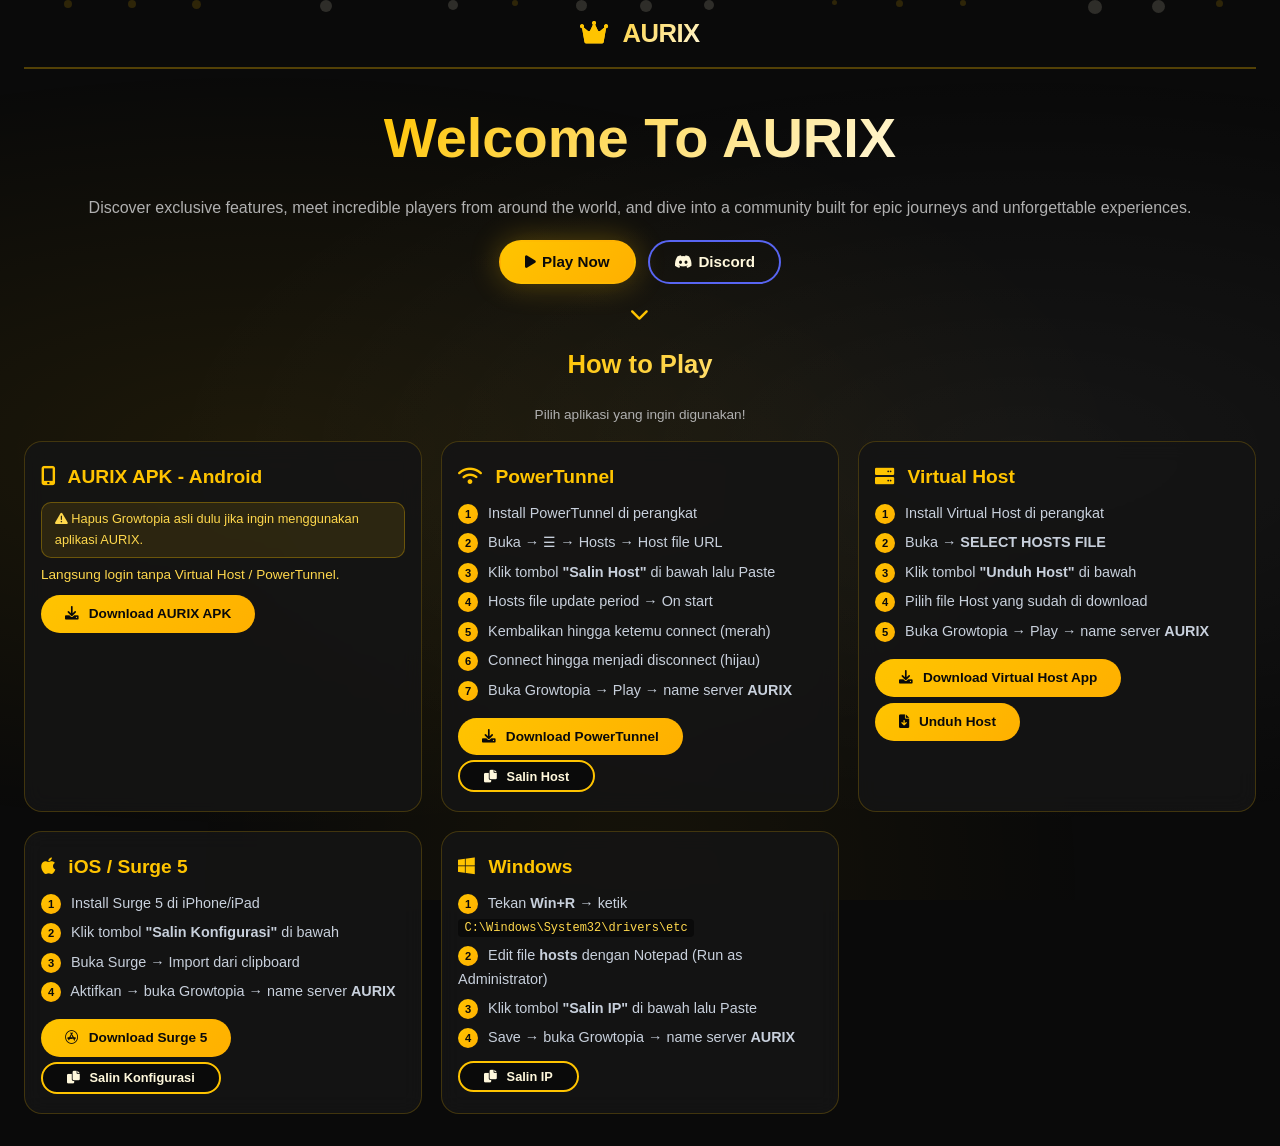
==== index.html @ bf762892 "Update index.html" ====
<!DOCTYPE html>
<html lang="id">
<head>
<meta charset="UTF-8">
<meta name="viewport" content="width=device-width, initial-scale=1.0">
<title>AURIX</title>
<link rel="stylesheet" href="https://cdnjs.cloudflare.com/ajax/libs/font-awesome/6.0.0-beta3/css/all.min.css">
<style>
*{margin:0;padding:0;box-sizing:border-box}
html{scroll-behavior:smooth}
body{font-family:'Segoe UI',Roboto,sans-serif;background:#0a0a0a;color:#f0f0f0;line-height:1.6;overflow-x:hidden}
body::before{content:'';position:fixed;top:0;left:0;right:0;bottom:0;background:radial-gradient(ellipse at 20% 50%,rgba(255,196,0,0.08) 0%,transparent 60%),radial-gradient(ellipse at 80% 50%,rgba(255,255,255,0.05) 0%,transparent 60%),radial-gradient(ellipse at 50% 100%,rgba(255,196,0,0.05) 0%,transparent 50%);z-index:-1;animation:bgPulse 8s ease-in-out infinite alternate}
@keyframes bgPulse{0%{opacity:0.6;transform:scale(1)}100%{opacity:1;transform:scale(1.05)}}
.particles{position:fixed;top:0;left:0;right:0;bottom:0;pointer-events:none;z-index:-1;overflow:hidden}
.particle{position:absolute;border-radius:50%;opacity:0.15;animation:floatParticle linear infinite}
.particle:nth-child(1){width:8px;height:8px;background:#FFC400;left:10%;animation-duration:14s;animation-delay:0s}
.particle:nth-child(2){width:12px;height:12px;background:#FFF8DC;left:25%;animation-duration:18s;animation-delay:2s}
.particle:nth-child(3){width:6px;height:6px;background:#FFC400;left:40%;animation-duration:12s;animation-delay:4s}
.particle:nth-child(4){width:10px;height:10px;background:#FFF8DC;left:55%;animation-duration:20s;animation-delay:1s}
.particle:nth-child(5){width:7px;height:7px;background:#FFC400;left:70%;animation-duration:16s;animation-delay:3s}
.particle:nth-child(6){width:14px;height:14px;background:#FFF8DC;left:85%;animation-duration:22s;animation-delay:5s}
.particle:nth-child(7){width:9px;height:9px;background:#FFC400;left:15%;animation-duration:17s;animation-delay:7s}
.particle:nth-child(8){width:11px;height:11px;background:#FFF8DC;left:45%;animation-duration:19s;animation-delay:2s}
.particle:nth-child(9){width:5px;height:5px;background:#FFC400;left:65%;animation-duration:13s;animation-delay:6s}
.particle:nth-child(10){width:13px;height:13px;background:#FFF8DC;left:90%;animation-duration:21s;animation-delay:4s}
.particle:nth-child(11){width:8px;height:8px;background:#FFC400;left:5%;animation-duration:15s;animation-delay:8s}
.particle:nth-child(12){width:10px;height:10px;background:#FFF8DC;left:35%;animation-duration:18s;animation-delay:3s}
.particle:nth-child(13){width:6px;height:6px;background:#FFC400;left:75%;animation-duration:14s;animation-delay:9s}
.particle:nth-child(14){width:12px;height:12px;background:#FFF8DC;left:50%;animation-duration:20s;animation-delay:1s}
.particle:nth-child(15){width:7px;height:7px;background:#FFC400;left:95%;animation-duration:16s;animation-delay:5s}
@keyframes floatParticle{0%{transform:translateY(100vh) rotate(0deg);opacity:0}10%{opacity:0.2}90%{opacity:0.2}100%{transform:translateY(-10vh) rotate(720deg);opacity:0}}
.container{max-width:100%;margin:0 auto;padding:0 0.8rem;position:relative;z-index:1}
.navbar{display:flex;align-items:center;justify-content:center;padding:0.8rem 0;border-bottom:2px solid rgba(255,196,0,0.3);animation:slideDown 0.8s ease-out}
@keyframes slideDown{0%{transform:translateY(-30px);opacity:0}100%{transform:translateY(0);opacity:1}}
.logo{font-size:1.6rem;font-weight:700;letter-spacing:-0.5px;background:linear-gradient(135deg,#FFC400,#FFF8DC,#FFC400);background-size:200% 200%;-webkit-background-clip:text;background-clip:text;color:transparent;animation:shimmerLogo 3s ease-in-out infinite}
@keyframes shimmerLogo{0%{background-position:0% 50%}50%{background-position:100% 50%}100%{background-position:0% 50%}}
.logo i{margin-right:8px;color:#FFC400;animation:pulseIcon 2s ease-in-out infinite}
@keyframes pulseIcon{0%,100%{transform:scale(1)}50%{transform:scale(1.2);color:#FFD84D}}
.hero{display:flex;flex-direction:column;align-items:center;text-align:center;padding:1.5rem 0 1rem;animation:fadeInUp 1s ease-out}
@keyframes fadeInUp{0%{transform:translateY(40px);opacity:0}100%{transform:translateY(0);opacity:1}}
.hero h1{font-size:2.2rem;font-weight:800;max-width:100%;background:linear-gradient(135deg,#FFC400,#FFF8DC,#FFC400,#FFF8DC);background-size:300% 300%;-webkit-background-clip:text;background-clip:text;color:transparent;animation:shimmerHero 4s ease-in-out infinite;margin-bottom:0.8rem;word-break:keep-all}
@keyframes shimmerHero{0%{background-position:0% 50%}50%{background-position:100% 50%}100%{background-position:0% 50%}}
.hero p{font-size:1rem;color:#b0b0b0;max-width:100%;margin-bottom:1.2rem;padding:0 0.3rem;word-break:keep-all}
.hero-buttons{display:flex;align-items:center;justify-content:center;gap:0.8rem;flex-wrap:wrap;margin-bottom:0.8rem;width:100%}
.btn-hero{padding:0.5rem 1.5rem;border-radius:50px;font-weight:700;font-size:0.95rem;text-decoration:none;display:inline-flex;align-items:center;gap:6px;transition:0.3s;border:2px solid transparent;white-space:nowrap}
.btn-play{background:linear-gradient(135deg,#FFC400,#FFB000);color:#0a0a0a;box-shadow:0 0 30px rgba(255,196,0,0.3);animation:glowBtn 2s ease-in-out infinite alternate}
.btn-play:hover{transform:scale(1.05);box-shadow:0 0 60px rgba(255,196,0,0.5)}
.btn-discord{background:transparent;color:#FFF8DC;border:2px solid #5865F2}
.btn-discord:hover{transform:scale(1.05);background:rgba(88,101,242,0.15)}
@keyframes glowBtn{0%{box-shadow:0 0 15px rgba(255,196,0,0.2)}100%{box-shadow:0 0 40px rgba(255,196,0,0.5)}}
.btn-hero i{font-size:0.9rem}
.scroll-indicator{margin:0.3rem 0;color:#888;font-size:0.7rem;letter-spacing:2px;animation:bounceScroll 2s ease-in-out infinite}
@keyframes bounceScroll{0%,100%{transform:translateY(0)}50%{transform:translateY(6px)}}
.scroll-indicator i{display:block;font-size:1.2rem;margin-top:2px;color:#FFC400}
.section-title{font-size:1.6rem;font-weight:700;margin-bottom:1.2rem;text-align:center}
.section-title span{background:linear-gradient(135deg,#FFC400,#FFF8DC);-webkit-background-clip:text;background-clip:text;color:transparent;animation:shimmerTitle 3s ease-in-out infinite;background-size:200% 200%}
@keyframes shimmerTitle{0%{background-position:0% 50%}50%{background-position:100% 50%}100%{background-position:0% 50%}}
.howto-grid{display:grid;grid-template-columns:1fr;gap:1.2rem;margin:1rem 0 2rem}
.howto-card{background:rgba(20,20,20,0.9);padding:1.2rem 1rem;border-radius:18px;border:1px solid rgba(255,196,0,0.2);transition:0.4s;backdrop-filter:blur(10px);animation:cardFadeIn 0.8s ease-out forwards;opacity:0;width:100%}
.howto-card:nth-child(1){animation-delay:0.1s}
.howto-card:nth-child(2){animation-delay:0.2s}
.howto-card:nth-child(3){animation-delay:0.3s}
.howto-card:nth-child(4){animation-delay:0.4s}
.howto-card:nth-child(5){animation-delay:0.5s}
@keyframes cardFadeIn{0%{transform:translateY(30px);opacity:0}100%{transform:translateY(0);opacity:1}}
.howto-card:hover{border-color:#FFC400;transform:translateY(-5px);box-shadow:0 10px 30px rgba(255,196,0,0.15)}
.howto-card h3{font-size:1.2rem;margin-bottom:0.6rem;color:#FFC400;word-break:keep-all}
.howto-card h3 i{margin-right:8px;animation:pulseIcon 2s ease-in-out infinite}
.howto-card ul,.howto-card p,.howto-card ol{color:#c8d0dc;font-size:0.9rem;list-style:none;padding-left:0;word-break:keep-all}
.howto-card li{margin-bottom:0.4rem;word-break:keep-all}
.howto-card .step-number{display:inline-block;background:linear-gradient(135deg,#FFC400,#FFB000);color:#0a0a0a;border-radius:50%;width:20px;height:20px;text-align:center;font-weight:700;font-size:0.7rem;line-height:20px;margin-right:6px;flex-shrink:0}
.download-btn{display:block;width:100%;background:linear-gradient(135deg,#FFC400,#FFB000);color:#0a0a0a;padding:0.6rem 0.8rem;border-radius:40px;font-weight:700;text-decoration:none;margin-top:0.6rem;transition:0.3s;animation:glowBtn 2s ease-in-out infinite alternate;font-size:0.85rem;text-align:center;border:none;cursor:pointer;word-break:keep-all}
.download-btn:hover{transform:scale(1.02);box-shadow:0 0 40px rgba(255,196,0,0.4)}
.download-btn i{margin-right:6px}
.link-box{background:#0a0a0a;padding:0.6rem 0.8rem;border-radius:10px;border-left:4px solid #FFC400;margin:0.5rem 0;width:100%;word-break:break-all;overflow-wrap:break-word;font-size:0.8rem;text-align:center}
.link-box a{color:#FFD84D;text-decoration:none;word-break:break-all;font-family:monospace}
.link-box a:hover{text-decoration:underline}
code{background:#0a0a0a;padding:0.15rem 0.4rem;border-radius:4px;font-size:0.75rem;color:#FFD84D;word-break:break-word}
.sub-text{text-align:center;color:#b0b0b0;margin-bottom:0.3rem;font-size:0.85rem;word-break:keep-all}
.host-ip{background:#0a0a0a;padding:0.5rem 0.8rem;border-radius:8px;border:1px solid rgba(255,196,0,0.3);margin:0.5rem 0;font-family:monospace;font-size:0.8rem;color:#FFD84D;text-align:center;word-break:break-all}
.mode-badge{display:inline-block;background:#FFC400;color:#0a0a0a;font-size:0.65rem;padding:0.15rem 0.6rem;border-radius:30px;font-weight:700;letter-spacing:0.5px;margin-bottom:0.3rem}
.server-name{display:inline-block;background:linear-gradient(135deg,#FFC400,#FFB000);color:#0a0a0a;font-size:0.9rem;padding:0.2rem 1rem;border-radius:30px;font-weight:700;margin:0.3rem 0}
.notif{background:rgba(255,196,0,0.1);border:1px solid rgba(255,196,0,0.3);padding:0.4rem 0.8rem;border-radius:10px;font-size:0.8rem;color:#FFD84D;margin:0.3rem 0}
.unduh-btn{background:linear-gradient(135deg,#FFC400,#FFB000);color:#0a0a0a;padding:0.6rem 1.5rem;border-radius:40px;font-weight:700;text-decoration:none;display:inline-block;transition:0.3s;animation:glowBtn 2s ease-in-out infinite alternate;font-size:0.85rem;border:none;cursor:pointer;width:100%;text-align:center}
.unduh-btn:hover{transform:scale(1.02);box-shadow:0 0 40px rgba(255,196,0,0.4)}
.unduh-btn i{margin-right:6px}
.salin-btn{background:#0a0a0a;border:2px solid #FFC400;color:#FFF8DC;padding:0.5rem 1rem;border-radius:30px;font-weight:700;font-size:0.8rem;cursor:pointer;transition:0.3s;margin-top:0.3rem;width:100%}
.salin-btn:hover{background:#FFC400;color:#0a0a0a;transform:scale(1.02)}
.salin-btn i{margin-right:6px}
@media(min-width:768px){.container{max-width:1280px;padding:0 1.5rem}.howto-grid{grid-template-columns:repeat(2,1fr)}.hero h1{font-size:3.5rem}.download-btn{width:auto;display:inline-block;padding:0.5rem 1.5rem}.unduh-btn{width:auto;padding:0.5rem 1.5rem}.salin-btn{width:auto;padding:0.4rem 1.5rem}}
@media(min-width:1024px){.howto-grid{grid-template-columns:repeat(3,1fr)}}
</style>
</head>
<body>
<div class="particles">
<div class="particle"></div><div class="particle"></div><div class="particle"></div><div class="particle"></div><div class="particle"></div>
<div class="particle"></div><div class="particle"></div><div class="particle"></div><div class="particle"></div><div class="particle"></div>
<div class="particle"></div><div class="particle"></div><div class="particle"></div><div class="particle"></div><div class="particle"></div>
</div>
<div class="container">
<nav class="navbar"><div class="logo"><i class="fas fa-crown"></i> AURIX</div></nav>

<section class="hero">
<h1>Welcome To AURIX</h1>
<p>Discover exclusive features, meet incredible players from around the world, and dive into a community built for epic journeys and unforgettable experiences.</p>
<div class="hero-buttons">
<a href="#how-to-play" class="btn-hero btn-play"><i class="fas fa-play"></i> Play Now</a>
<a href="https://discord.gg/2mnM5aqxy" target="_blank" class="btn-hero btn-discord"><i class="fab fa-discord"></i> Discord</a>
</div>
<div class="scroll-indicator"><i class="fas fa-chevron-down"></i></div>
</section>

<h2 id="how-to-play" class="section-title"><span>How to Play</span></h2>
<p class="sub-text">Pilih aplikasi yang ingin digunakan!</p>

<div class="howto-grid">

<!-- Android APK -->
<div class="howto-card">
<h3><i class="fas fa-mobile-alt"></i> AURIX APK - Android</h3>
<div class="notif"><i class="fas fa-exclamation-triangle"></i> Hapus Growtopia asli dulu jika ingin menggunakan aplikasi AURIX.</div>
<p style="margin-top:0.4rem;color:#FFD84D;font-size:0.85rem;">Langsung login tanpa Virtual Host / PowerTunnel.</p>
<a href="https://www.mediafire.com/file/rsnxi7y94mligm3/AURIX.apk/file" target="_blank" class="download-btn"><i class="fas fa-download"></i> Download AURIX APK</a>
</div>

<!-- PowerTunnel -->
<div class="howto-card">
<h3><i class="fas fa-wifi"></i> PowerTunnel</h3>
<ol style="list-style:none;padding-left:0">
<li><span class="step-number">1</span> Install PowerTunnel di perangkat</li>
<li><span class="step-number">2</span> Buka → ☰ → Hosts → Host file URL</li>
<li><span class="step-number">3</span> Klik tombol <strong>"Salin Host"</strong> di bawah lalu Paste</li>
<li><span class="step-number">4</span> Hosts file update period → On start</li>
<li><span class="step-number">5</span> Kembalikan hingga ketemu connect (merah)</li>
<li><span class="step-number">6</span> Connect hingga menjadi disconnect (hijau)</li>
<li><span class="step-number">7</span> Buka Growtopia → Play → name server <strong>AURIX</strong></li>
</ol>
<a href="https://powertunnel.id.uptodown.com/android" target="_blank" class="download-btn"><i class="fas fa-download"></i> Download PowerTunnel</a>
<button class="salin-btn" onclick="copyPowerTunnel()"><i class="fas fa-copy"></i> Salin Host</button>
</div>

<!-- Virtual Host -->
<div class="howto-card">
<h3><i class="fas fa-server"></i> Virtual Host</h3>
<ol style="list-style:none;padding-left:0">
<li><span class="step-number">1</span> Install Virtual Host di perangkat</li>
<li><span class="step-number">2</span> Buka → <strong>SELECT HOSTS FILE</strong></li>
<li><span class="step-number">3</span> Klik tombol <strong>"Unduh Host"</strong> di bawah</li>
<li><span class="step-number">4</span> Pilih file Host yang sudah di download</li>
<li><span class="step-number">5</span> Buka Growtopia → Play → name server <strong>AURIX</strong></li>
</ol>
<a href="https://www.apkmirror.com/apk/xfalcon/virtual-hosts/virtual-hosts-2-1-0-release/virtual-hosts-2-1-0-android-apk-download/" target="_blank" class="download-btn"><i class="fas fa-download"></i> Download Virtual Host App</a>
<a href="#" onclick="downloadHost()" class="unduh-btn" style="margin-top:0.4rem;"><i class="fas fa-file-download"></i> Unduh Host</a>
</div>

<!-- iOS / Surge 5 (DIPINDAHKAN KE ATAS) -->
<div class="howto-card">
<h3><i class="fab fa-apple"></i> iOS / Surge 5</h3>
<ol style="list-style:none;padding-left:0">
<li><span class="step-number">1</span> Install Surge 5 di iPhone/iPad</li>
<li><span class="step-number">2</span> Klik tombol <strong>"Salin Konfigurasi"</strong> di bawah</li>
<li><span class="step-number">3</span> Buka Surge → Import dari clipboard</li>
<li><span class="step-number">4</span> Aktifkan → buka Growtopia → name server <strong>AURIX</strong></li>
</ol>
<a href="https://apps.apple.com/us/app/surge-5/id1442620678" target="_blank" class="download-btn"><i class="fab fa-app-store"></i> Download Surge 5</a>
<button class="salin-btn" onclick="copyIOS()"><i class="fas fa-copy"></i> Salin Konfigurasi</button>
</div>

<!-- Windows (DIPINDAHKAN KE BAWAH, IP DAN AURIX DIHAPUS) -->
<div class="howto-card">
<h3><i class="fab fa-windows"></i> Windows</h3>
<ol style="list-style:none;padding-left:0">
<li><span class="step-number">1</span> Tekan <strong>Win+R</strong> → ketik <code>C:\Windows\System32\drivers\etc</code></li>
<li><span class="step-number">2</span> Edit file <strong>hosts</strong> dengan Notepad (Run as Administrator)</li>
<li><span class="step-number">3</span> Klik tombol <strong>"Salin IP"</strong> di bawah lalu Paste</li>
<li><span class="step-number">4</span> Save → buka Growtopia → name server <strong>AURIX</strong></li>
</ol>
<button class="salin-btn" onclick="copyWindowsIP()" style="margin-top:0.3rem;"><i class="fas fa-copy"></i> Salin IP</button>
<!-- IP Address dan Server AURIX di bagian bawah sengaja dihapus sesuai permintaan -->
</div>

</div>
</div>

<script>
function downloadHost() {
    // Buat file host dari konten
    var content = "149.202.58.185 www.growtopia1.com\n149.202.58.185 www.growtopia2.com";
    var blob = new Blob([content], {type: 'text/plain'});
    var url = URL.createObjectURL(blob);
    var a = document.createElement('a');
    a.href = url;
    a.download = 'AURIX-vhost.txt';
    document.body.appendChild(a);
    a.click();
    document.body.removeChild(a);
    URL.revokeObjectURL(url);
}

function copyPowerTunnel() {
    var text = "https://gtpshosting.web.id/raw/AURIX";
    navigator.clipboard.writeText(text).then(() => {
        alert("Host PowerTunnel berhasil disalin! Gunakan name server: AURIX");
    });
}

function copyIOS() {
    var text = "[General]\nskip-proxy = 127.0.0.1, 192.168.0.0/16, 10.0.0.0/8, 172.16.0.0/12, 100.64.0.0/10, localhost, *.local\nbypass-tun = 192.168.0.0/16, 10.0.0.0/8, 172.16.0.0/12\n\n[Host]\nwww.growtopia1.com = 149.202.58.185\nwww.growtopia2.com = 149.202.58.185";
    navigator.clipboard.writeText(text).then(() => {
        alert("Konfigurasi Surge 5 berhasil disalin! Gunakan name server: AURIX");
    });
}

function copyWindowsIP() {
    var text = "149.202.58.185 www.growtopia1.com\n149.202.58.185 www.growtopia2.com";
    navigator.clipboard.writeText(text).then(() => {
        alert("IP Windows berhasil disalin! Paste di file hosts, lalu gunakan name server: AURIX");
    });
}
</script>

</body>
    </html>
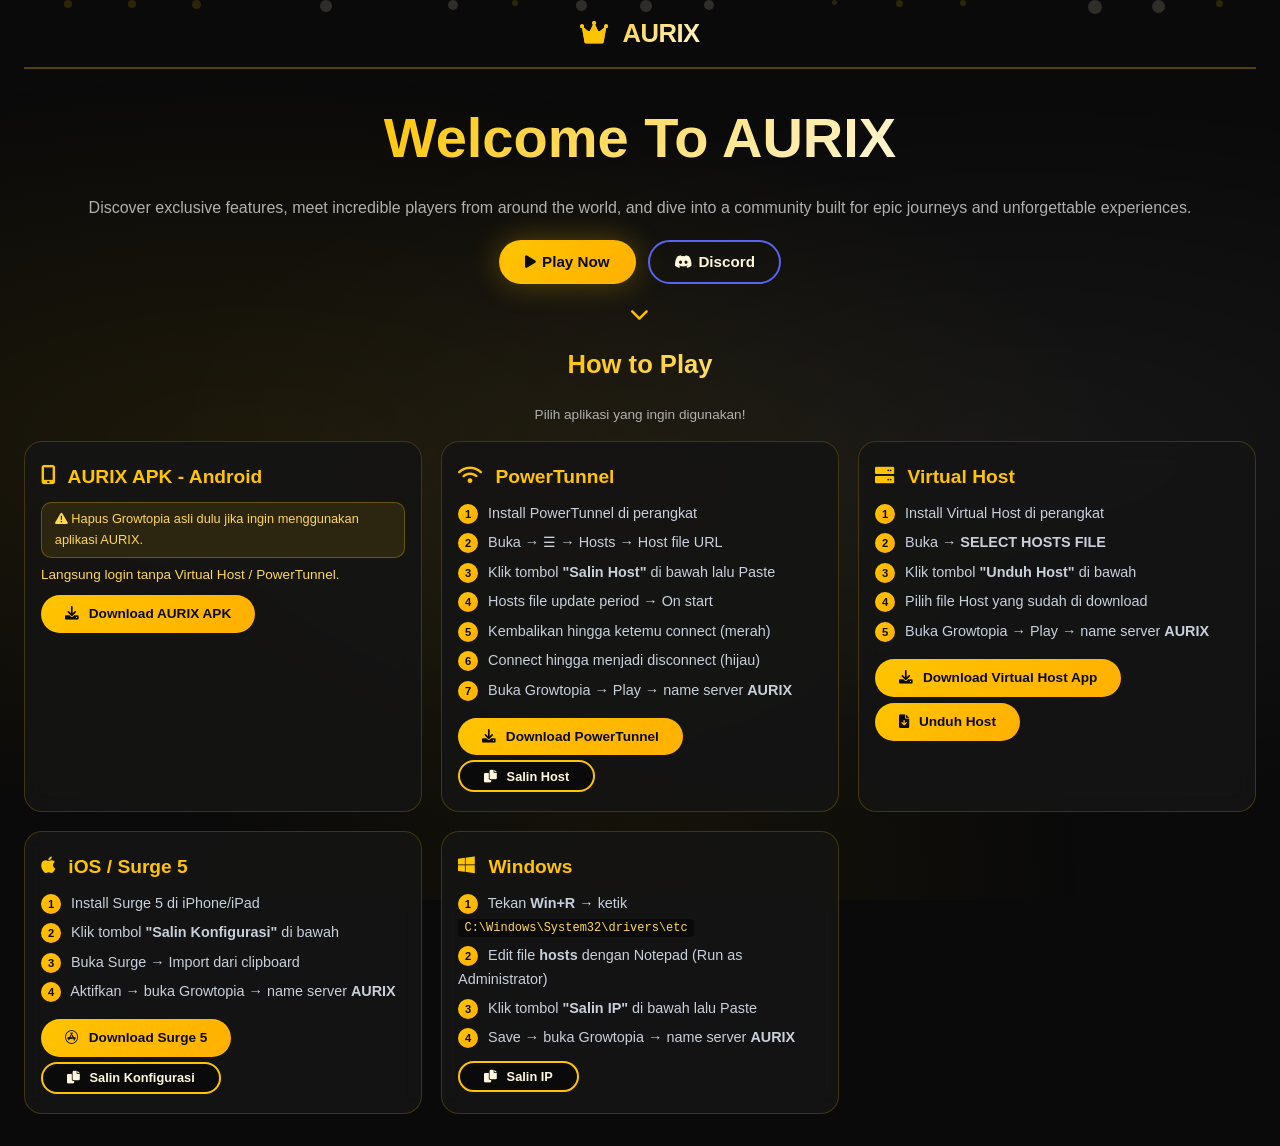
==== commit a1a88aca: "Update index.html" ====
--- a/index.html
+++ b/index.html
@@ -105,7 +105,7 @@
 <p>Discover exclusive features, meet incredible players from around the world, and dive into a community built for epic journeys and unforgettable experiences.</p>
 <div class="hero-buttons">
 <a href="#how-to-play" class="btn-hero btn-play"><i class="fas fa-play"></i> Play Now</a>
-<a href="https://discord.gg/2mnM5aqxy" target="_blank" class="btn-hero btn-discord"><i class="fab fa-discord"></i> Discord</a>
+<a href="https://discord.gg/vXNngsmcn="_blank" class="btn-hero btn-discord"><i class="fab fa-discord"></i> Discord</a>
 </div>
 <div class="scroll-indicator"><i class="fas fa-chevron-down"></i></div>
 </section>
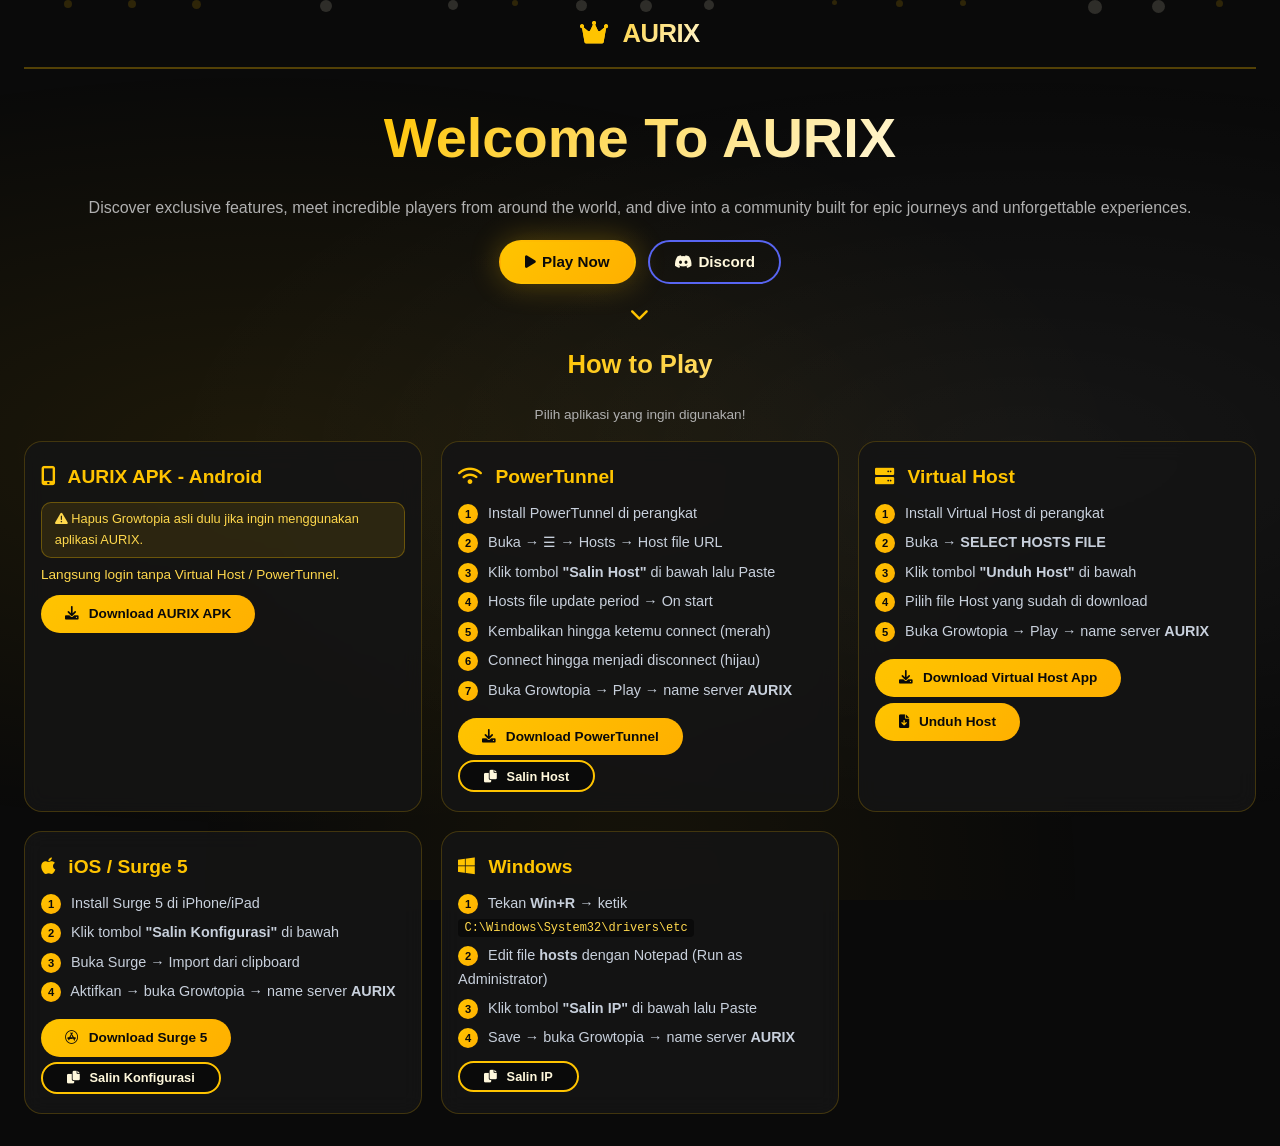
==== commit 6f4a6b75: "Update index.html" ====
--- a/index.html
+++ b/index.html
@@ -105,7 +105,7 @@
 <p>Discover exclusive features, meet incredible players from around the world, and dive into a community built for epic journeys and unforgettable experiences.</p>
 <div class="hero-buttons">
 <a href="#how-to-play" class="btn-hero btn-play"><i class="fas fa-play"></i> Play Now</a>
-<a href="https://discord.gg/vXNngsmcn="_blank" class="btn-hero btn-discord"><i class="fab fa-discord"></i> Discord</a>
+<a href="https://discord.gg/Y9dbApGRv"_blank" class="btn-hero btn-discord"><i class="fab fa-discord"></i> Discord</a>
 </div>
 <div class="scroll-indicator"><i class="fas fa-chevron-down"></i></div>
 </section>
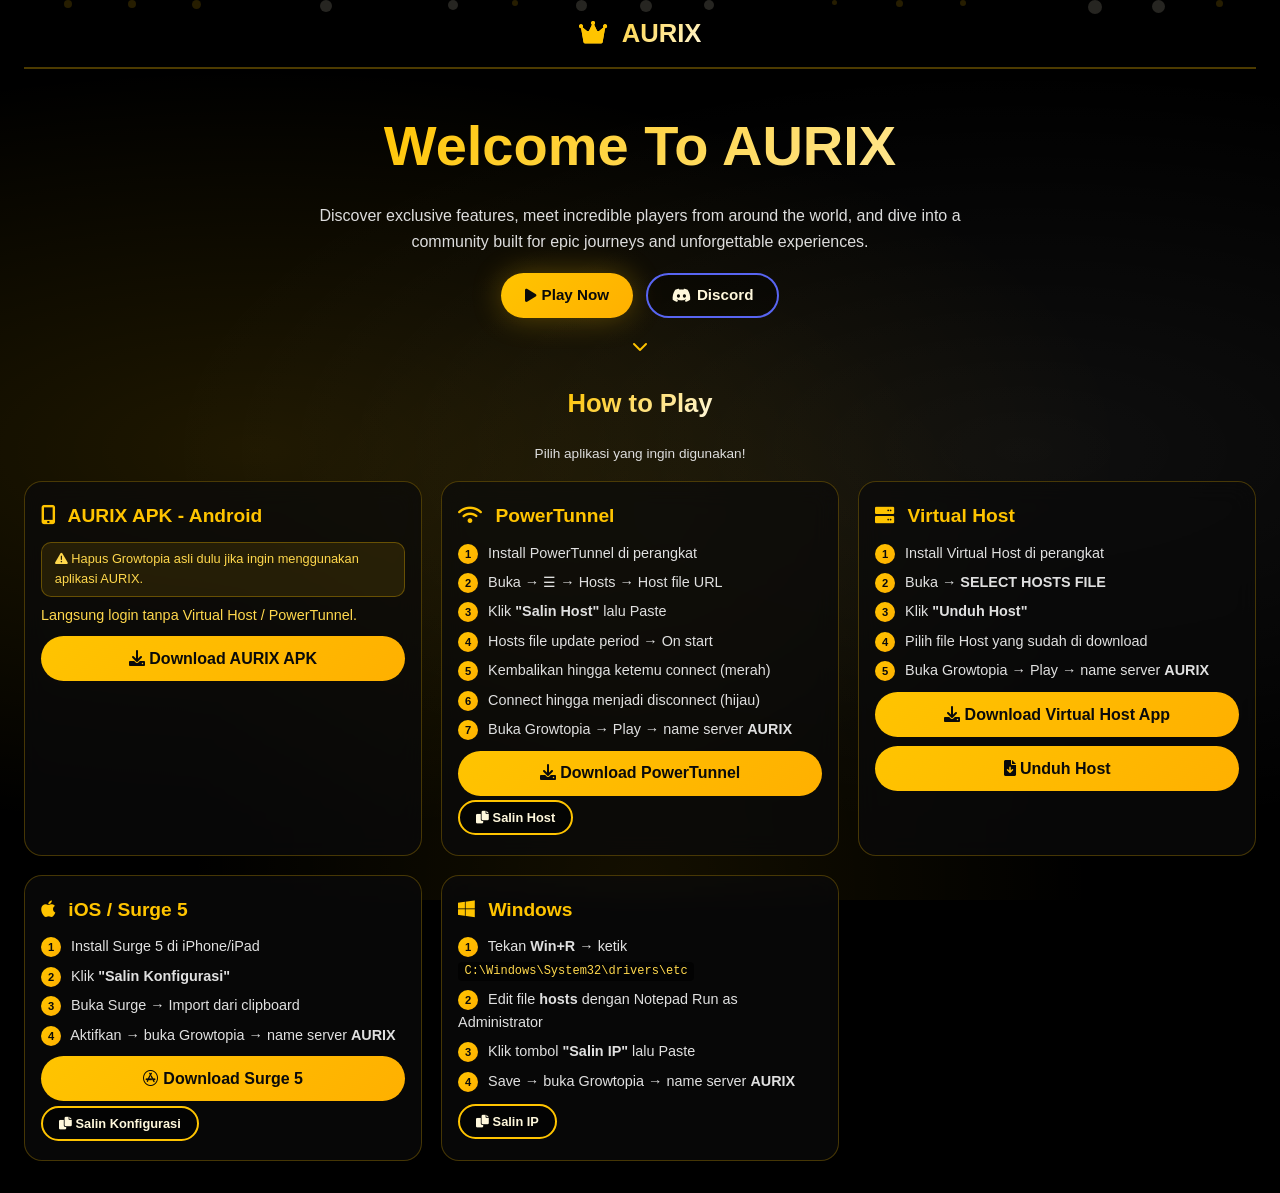
==== commit 0106b769: "Update index.html" ====
--- a/index.html
+++ b/index.html
@@ -4,16 +4,76 @@
 <meta charset="UTF-8">
 <meta name="viewport" content="width=device-width, initial-scale=1.0">
 <title>AURIX</title>
+
 <link rel="stylesheet" href="https://cdnjs.cloudflare.com/ajax/libs/font-awesome/6.0.0-beta3/css/all.min.css">
+
 <style>
 *{margin:0;padding:0;box-sizing:border-box}
-html{scroll-behavior:smooth}
-body{font-family:'Segoe UI',Roboto,sans-serif;background:#0a0a0a;color:#f0f0f0;line-height:1.6;overflow-x:hidden}
-body::before{content:'';position:fixed;top:0;left:0;right:0;bottom:0;background:radial-gradient(ellipse at 20% 50%,rgba(255,196,0,0.08) 0%,transparent 60%),radial-gradient(ellipse at 80% 50%,rgba(255,255,255,0.05) 0%,transparent 60%),radial-gradient(ellipse at 50% 100%,rgba(255,196,0,0.05) 0%,transparent 50%);z-index:-1;animation:bgPulse 8s ease-in-out infinite alternate}
-@keyframes bgPulse{0%{opacity:0.6;transform:scale(1)}100%{opacity:1;transform:scale(1.05)}}
-.particles{position:fixed;top:0;left:0;right:0;bottom:0;pointer-events:none;z-index:-1;overflow:hidden}
-.particle{position:absolute;border-radius:50%;opacity:0.15;animation:floatParticle linear infinite}
-.particle:nth-child(1){width:8px;height:8px;background:#FFC400;left:10%;animation-duration:14s;animation-delay:0s}
+
+html{
+    scroll-behavior:smooth;
+}
+
+body{
+    font-family:'Segoe UI',Roboto,sans-serif;
+    background:#000 url("aurix.jpg") center center / cover fixed no-repeat;
+    color:#f0f0f0;
+    line-height:1.6;
+    overflow-x:hidden;
+    position:relative;
+}
+
+/* Lapisan gelap transparan agar tulisan tetap jelas */
+body::after{
+    content:"";
+    position:fixed;
+    inset:0;
+    background:rgba(0,0,0,0.55);
+    z-index:-2;
+}
+
+/* Efek cahaya AURIX */
+body::before{
+    content:'';
+    position:fixed;
+    inset:0;
+    background:
+        radial-gradient(
+            ellipse at 20% 50%,
+            rgba(255,196,0,0.12) 0%,
+            transparent 60%
+        ),
+        radial-gradient(
+            ellipse at 80% 50%,
+            rgba(255,255,255,0.06) 0%,
+            transparent 60%
+        ),
+        radial-gradient(
+            ellipse at 50% 100%,
+            rgba(255,196,0,0.08) 0%,
+            transparent 50%
+        );
+    z-index:-1;
+    pointer-events:none;
+}
+
+/* Partikel */
+.particles{
+    position:fixed;
+    inset:0;
+    pointer-events:none;
+    z-index:0;
+    overflow:hidden;
+}
+
+.particle{
+    position:absolute;
+    border-radius:50%;
+    opacity:.15;
+    animation:floatParticle linear infinite;
+}
+
+.particle:nth-child(1){width:8px;height:8px;background:#FFC400;left:10%;animation-duration:14s}
 .particle:nth-child(2){width:12px;height:12px;background:#FFF8DC;left:25%;animation-duration:18s;animation-delay:2s}
 .particle:nth-child(3){width:6px;height:6px;background:#FFC400;left:40%;animation-duration:12s;animation-delay:4s}
 .particle:nth-child(4){width:10px;height:10px;background:#FFF8DC;left:55%;animation-duration:20s;animation-delay:1s}
@@ -28,195 +88,632 @@
 .particle:nth-child(13){width:6px;height:6px;background:#FFC400;left:75%;animation-duration:14s;animation-delay:9s}
 .particle:nth-child(14){width:12px;height:12px;background:#FFF8DC;left:50%;animation-duration:20s;animation-delay:1s}
 .particle:nth-child(15){width:7px;height:7px;background:#FFC400;left:95%;animation-duration:16s;animation-delay:5s}
-@keyframes floatParticle{0%{transform:translateY(100vh) rotate(0deg);opacity:0}10%{opacity:0.2}90%{opacity:0.2}100%{transform:translateY(-10vh) rotate(720deg);opacity:0}}
-.container{max-width:100%;margin:0 auto;padding:0 0.8rem;position:relative;z-index:1}
-.navbar{display:flex;align-items:center;justify-content:center;padding:0.8rem 0;border-bottom:2px solid rgba(255,196,0,0.3);animation:slideDown 0.8s ease-out}
-@keyframes slideDown{0%{transform:translateY(-30px);opacity:0}100%{transform:translateY(0);opacity:1}}
-.logo{font-size:1.6rem;font-weight:700;letter-spacing:-0.5px;background:linear-gradient(135deg,#FFC400,#FFF8DC,#FFC400);background-size:200% 200%;-webkit-background-clip:text;background-clip:text;color:transparent;animation:shimmerLogo 3s ease-in-out infinite}
-@keyframes shimmerLogo{0%{background-position:0% 50%}50%{background-position:100% 50%}100%{background-position:0% 50%}}
-.logo i{margin-right:8px;color:#FFC400;animation:pulseIcon 2s ease-in-out infinite}
-@keyframes pulseIcon{0%,100%{transform:scale(1)}50%{transform:scale(1.2);color:#FFD84D}}
-.hero{display:flex;flex-direction:column;align-items:center;text-align:center;padding:1.5rem 0 1rem;animation:fadeInUp 1s ease-out}
-@keyframes fadeInUp{0%{transform:translateY(40px);opacity:0}100%{transform:translateY(0);opacity:1}}
-.hero h1{font-size:2.2rem;font-weight:800;max-width:100%;background:linear-gradient(135deg,#FFC400,#FFF8DC,#FFC400,#FFF8DC);background-size:300% 300%;-webkit-background-clip:text;background-clip:text;color:transparent;animation:shimmerHero 4s ease-in-out infinite;margin-bottom:0.8rem;word-break:keep-all}
-@keyframes shimmerHero{0%{background-position:0% 50%}50%{background-position:100% 50%}100%{background-position:0% 50%}}
-.hero p{font-size:1rem;color:#b0b0b0;max-width:100%;margin-bottom:1.2rem;padding:0 0.3rem;word-break:keep-all}
-.hero-buttons{display:flex;align-items:center;justify-content:center;gap:0.8rem;flex-wrap:wrap;margin-bottom:0.8rem;width:100%}
-.btn-hero{padding:0.5rem 1.5rem;border-radius:50px;font-weight:700;font-size:0.95rem;text-decoration:none;display:inline-flex;align-items:center;gap:6px;transition:0.3s;border:2px solid transparent;white-space:nowrap}
-.btn-play{background:linear-gradient(135deg,#FFC400,#FFB000);color:#0a0a0a;box-shadow:0 0 30px rgba(255,196,0,0.3);animation:glowBtn 2s ease-in-out infinite alternate}
-.btn-play:hover{transform:scale(1.05);box-shadow:0 0 60px rgba(255,196,0,0.5)}
-.btn-discord{background:transparent;color:#FFF8DC;border:2px solid #5865F2}
-.btn-discord:hover{transform:scale(1.05);background:rgba(88,101,242,0.15)}
-@keyframes glowBtn{0%{box-shadow:0 0 15px rgba(255,196,0,0.2)}100%{box-shadow:0 0 40px rgba(255,196,0,0.5)}}
-.btn-hero i{font-size:0.9rem}
-.scroll-indicator{margin:0.3rem 0;color:#888;font-size:0.7rem;letter-spacing:2px;animation:bounceScroll 2s ease-in-out infinite}
-@keyframes bounceScroll{0%,100%{transform:translateY(0)}50%{transform:translateY(6px)}}
-.scroll-indicator i{display:block;font-size:1.2rem;margin-top:2px;color:#FFC400}
-.section-title{font-size:1.6rem;font-weight:700;margin-bottom:1.2rem;text-align:center}
-.section-title span{background:linear-gradient(135deg,#FFC400,#FFF8DC);-webkit-background-clip:text;background-clip:text;color:transparent;animation:shimmerTitle 3s ease-in-out infinite;background-size:200% 200%}
-@keyframes shimmerTitle{0%{background-position:0% 50%}50%{background-position:100% 50%}100%{background-position:0% 50%}}
-.howto-grid{display:grid;grid-template-columns:1fr;gap:1.2rem;margin:1rem 0 2rem}
-.howto-card{background:rgba(20,20,20,0.9);padding:1.2rem 1rem;border-radius:18px;border:1px solid rgba(255,196,0,0.2);transition:0.4s;backdrop-filter:blur(10px);animation:cardFadeIn 0.8s ease-out forwards;opacity:0;width:100%}
-.howto-card:nth-child(1){animation-delay:0.1s}
-.howto-card:nth-child(2){animation-delay:0.2s}
-.howto-card:nth-child(3){animation-delay:0.3s}
-.howto-card:nth-child(4){animation-delay:0.4s}
-.howto-card:nth-child(5){animation-delay:0.5s}
-@keyframes cardFadeIn{0%{transform:translateY(30px);opacity:0}100%{transform:translateY(0);opacity:1}}
-.howto-card:hover{border-color:#FFC400;transform:translateY(-5px);box-shadow:0 10px 30px rgba(255,196,0,0.15)}
-.howto-card h3{font-size:1.2rem;margin-bottom:0.6rem;color:#FFC400;word-break:keep-all}
-.howto-card h3 i{margin-right:8px;animation:pulseIcon 2s ease-in-out infinite}
-.howto-card ul,.howto-card p,.howto-card ol{color:#c8d0dc;font-size:0.9rem;list-style:none;padding-left:0;word-break:keep-all}
-.howto-card li{margin-bottom:0.4rem;word-break:keep-all}
-.howto-card .step-number{display:inline-block;background:linear-gradient(135deg,#FFC400,#FFB000);color:#0a0a0a;border-radius:50%;width:20px;height:20px;text-align:center;font-weight:700;font-size:0.7rem;line-height:20px;margin-right:6px;flex-shrink:0}
-.download-btn{display:block;width:100%;background:linear-gradient(135deg,#FFC400,#FFB000);color:#0a0a0a;padding:0.6rem 0.8rem;border-radius:40px;font-weight:700;text-decoration:none;margin-top:0.6rem;transition:0.3s;animation:glowBtn 2s ease-in-out infinite alternate;font-size:0.85rem;text-align:center;border:none;cursor:pointer;word-break:keep-all}
-.download-btn:hover{transform:scale(1.02);box-shadow:0 0 40px rgba(255,196,0,0.4)}
-.download-btn i{margin-right:6px}
-.link-box{background:#0a0a0a;padding:0.6rem 0.8rem;border-radius:10px;border-left:4px solid #FFC400;margin:0.5rem 0;width:100%;word-break:break-all;overflow-wrap:break-word;font-size:0.8rem;text-align:center}
-.link-box a{color:#FFD84D;text-decoration:none;word-break:break-all;font-family:monospace}
-.link-box a:hover{text-decoration:underline}
-code{background:#0a0a0a;padding:0.15rem 0.4rem;border-radius:4px;font-size:0.75rem;color:#FFD84D;word-break:break-word}
-.sub-text{text-align:center;color:#b0b0b0;margin-bottom:0.3rem;font-size:0.85rem;word-break:keep-all}
-.host-ip{background:#0a0a0a;padding:0.5rem 0.8rem;border-radius:8px;border:1px solid rgba(255,196,0,0.3);margin:0.5rem 0;font-family:monospace;font-size:0.8rem;color:#FFD84D;text-align:center;word-break:break-all}
-.mode-badge{display:inline-block;background:#FFC400;color:#0a0a0a;font-size:0.65rem;padding:0.15rem 0.6rem;border-radius:30px;font-weight:700;letter-spacing:0.5px;margin-bottom:0.3rem}
-.server-name{display:inline-block;background:linear-gradient(135deg,#FFC400,#FFB000);color:#0a0a0a;font-size:0.9rem;padding:0.2rem 1rem;border-radius:30px;font-weight:700;margin:0.3rem 0}
-.notif{background:rgba(255,196,0,0.1);border:1px solid rgba(255,196,0,0.3);padding:0.4rem 0.8rem;border-radius:10px;font-size:0.8rem;color:#FFD84D;margin:0.3rem 0}
-.unduh-btn{background:linear-gradient(135deg,#FFC400,#FFB000);color:#0a0a0a;padding:0.6rem 1.5rem;border-radius:40px;font-weight:700;text-decoration:none;display:inline-block;transition:0.3s;animation:glowBtn 2s ease-in-out infinite alternate;font-size:0.85rem;border:none;cursor:pointer;width:100%;text-align:center}
-.unduh-btn:hover{transform:scale(1.02);box-shadow:0 0 40px rgba(255,196,0,0.4)}
-.unduh-btn i{margin-right:6px}
-.salin-btn{background:#0a0a0a;border:2px solid #FFC400;color:#FFF8DC;padding:0.5rem 1rem;border-radius:30px;font-weight:700;font-size:0.8rem;cursor:pointer;transition:0.3s;margin-top:0.3rem;width:100%}
-.salin-btn:hover{background:#FFC400;color:#0a0a0a;transform:scale(1.02)}
-.salin-btn i{margin-right:6px}
-@media(min-width:768px){.container{max-width:1280px;padding:0 1.5rem}.howto-grid{grid-template-columns:repeat(2,1fr)}.hero h1{font-size:3.5rem}.download-btn{width:auto;display:inline-block;padding:0.5rem 1.5rem}.unduh-btn{width:auto;padding:0.5rem 1.5rem}.salin-btn{width:auto;padding:0.4rem 1.5rem}}
-@media(min-width:1024px){.howto-grid{grid-template-columns:repeat(3,1fr)}}
+
+@keyframes floatParticle{
+    0%{
+        transform:translateY(100vh) rotate(0deg);
+        opacity:0;
+    }
+    10%{opacity:.2}
+    90%{opacity:.2}
+    100%{
+        transform:translateY(-10vh) rotate(720deg);
+        opacity:0;
+    }
+}
+
+.container{
+    max-width:100%;
+    margin:0 auto;
+    padding:0 .8rem;
+    position:relative;
+    z-index:1;
+}
+
+.navbar{
+    display:flex;
+    align-items:center;
+    justify-content:center;
+    padding:.8rem 0;
+    border-bottom:2px solid rgba(255,196,0,.3);
+}
+
+.logo{
+    font-size:1.6rem;
+    font-weight:700;
+    background:linear-gradient(135deg,#FFC400,#FFF8DC,#FFC400);
+    background-size:200% 200%;
+    -webkit-background-clip:text;
+    background-clip:text;
+    color:transparent;
+    animation:shimmer 3s ease-in-out infinite;
+}
+
+.logo i{
+    margin-right:8px;
+    color:#FFC400;
+}
+
+@keyframes shimmer{
+    0%{background-position:0% 50%}
+    50%{background-position:100% 50%}
+    100%{background-position:0% 50%}
+}
+
+.hero{
+    display:flex;
+    flex-direction:column;
+    align-items:center;
+    text-align:center;
+    padding:2rem 0 1.5rem;
+}
+
+.hero h1{
+    font-size:2.2rem;
+    font-weight:800;
+    background:linear-gradient(135deg,#FFC400,#FFF8DC,#FFC400);
+    background-size:300% 300%;
+    -webkit-background-clip:text;
+    background-clip:text;
+    color:transparent;
+    animation:shimmer 4s ease-in-out infinite;
+    margin-bottom:.8rem;
+}
+
+.hero p{
+    font-size:1rem;
+    color:#ddd;
+    max-width:700px;
+    margin-bottom:1.2rem;
+}
+
+.hero-buttons{
+    display:flex;
+    justify-content:center;
+    gap:.8rem;
+    flex-wrap:wrap;
+}
+
+.btn-hero{
+    padding:.5rem 1.5rem;
+    border-radius:50px;
+    font-weight:700;
+    font-size:.95rem;
+    text-decoration:none;
+    display:inline-flex;
+    align-items:center;
+    gap:6px;
+    transition:.3s;
+}
+
+.btn-play{
+    background:linear-gradient(135deg,#FFC400,#FFB000);
+    color:#0a0a0a;
+    box-shadow:0 0 30px rgba(255,196,0,.3);
+}
+
+.btn-discord{
+    background:rgba(0,0,0,.35);
+    color:#FFF8DC;
+    border:2px solid #5865F2;
+}
+
+.btn-hero:hover{
+    transform:scale(1.05);
+}
+
+.scroll-indicator{
+    margin-top:1rem;
+    color:#FFC400;
+    animation:bounce 2s infinite;
+}
+
+@keyframes bounce{
+    0%,100%{transform:translateY(0)}
+    50%{transform:translateY(7px)}
+}
+
+.section-title{
+    font-size:1.6rem;
+    font-weight:700;
+    margin-bottom:1.2rem;
+    text-align:center;
+}
+
+.section-title span{
+    background:linear-gradient(135deg,#FFC400,#FFF8DC);
+    -webkit-background-clip:text;
+    background-clip:text;
+    color:transparent;
+}
+
+.sub-text{
+    text-align:center;
+    color:#ddd;
+    margin-bottom:.5rem;
+    font-size:.85rem;
+}
+
+.howto-grid{
+    display:grid;
+    grid-template-columns:1fr;
+    gap:1.2rem;
+    margin:1rem 0 2rem;
+}
+
+.howto-card{
+    background:rgba(10,10,10,.72);
+    padding:1.2rem 1rem;
+    border-radius:18px;
+    border:1px solid rgba(255,196,0,.25);
+    transition:.4s;
+    backdrop-filter:blur(12px);
+    -webkit-backdrop-filter:blur(12px);
+}
+
+.howto-card:hover{
+    border-color:#FFC400;
+    transform:translateY(-5px);
+    box-shadow:0 10px 30px rgba(255,196,0,.15);
+}
+
+.howto-card h3{
+    font-size:1.2rem;
+    margin-bottom:.6rem;
+    color:#FFC400;
+}
+
+.howto-card h3 i{
+    margin-right:8px;
+}
+
+.howto-card p,
+.howto-card ol{
+    color:#e0e0e0;
+    font-size:.9rem;
+    list-style:none;
+    padding-left:0;
+}
+
+.howto-card li{
+    margin-bottom:.4rem;
+}
+
+.step-number{
+    display:inline-block;
+    background:linear-gradient(135deg,#FFC400,#FFB000);
+    color:#0a0a0a;
+    border-radius:50%;
+    width:20px;
+    height:20px;
+    text-align:center;
+    font-weight:700;
+    font-size:.7rem;
+    line-height:20px;
+    margin-right:6px;
+}
+
+.notif{
+    background:rgba(255,196,0,.1);
+    border:1px solid rgba(255,196,0,.3);
+    padding:.4rem .8rem;
+    border-radius:10px;
+    font-size:.8rem;
+    color:#FFD84D;
+    margin:.3rem 0;
+}
+
+.download-btn,
+.unduh-btn{
+    display:block;
+    width:100%;
+    background:linear-gradient(135deg,#FFC400,#FFB000);
+    color:#0a0a0a;
+    padding:.6rem .8rem;
+    border-radius:40px;
+    font-weight:700;
+    text-decoration:none;
+    margin-top:.6rem;
+    text-align:center;
+    border:none;
+    cursor:pointer;
+    transition:.3s;
+}
+
+.download-btn:hover,
+.unduh-btn:hover{
+    transform:scale(1.02);
+    box-shadow:0 0 40px rgba(255,196,0,.4);
+}
+
+.salin-btn{
+    background:rgba(0,0,0,.6);
+    border:2px solid #FFC400;
+    color:#FFF8DC;
+    padding:.5rem 1rem;
+    border-radius:30px;
+    font-weight:700;
+    font-size:.8rem;
+    cursor:pointer;
+    transition:.3s;
+    margin-top:.3rem;
+    width:100%;
+}
+
+.salin-btn:hover{
+    background:#FFC400;
+    color:#0a0a0a;
+}
+
+code{
+    background:rgba(0,0,0,.7);
+    padding:.15rem .4rem;
+    border-radius:4px;
+    font-size:.75rem;
+    color:#FFD84D;
+}
+
+@media(min-width:768px){
+    .container{
+        max-width:1280px;
+        padding:0 1.5rem;
+    }
+
+    .howto-grid{
+        grid-template-columns:repeat(2,1fr);
+    }
+
+    .hero h1{
+        font-size:3.5rem;
+    }
+
+    .download-btn,
+    .unduh-btn,
+    .salin-btn{
+        width:auto;
+    }
+}
+
+@media(min-width:1024px){
+    .howto-grid{
+        grid-template-columns:repeat(3,1fr);
+    }
+}
 </style>
 </head>
+
 <body>
+
 <div class="particles">
-<div class="particle"></div><div class="particle"></div><div class="particle"></div><div class="particle"></div><div class="particle"></div>
-<div class="particle"></div><div class="particle"></div><div class="particle"></div><div class="particle"></div><div class="particle"></div>
-<div class="particle"></div><div class="particle"></div><div class="particle"></div><div class="particle"></div><div class="particle"></div>
-</div>
+<div class="particle"></div>
+<div class="particle"></div>
+<div class="particle"></div>
+<div class="particle"></div>
+<div class="particle"></div>
+<div class="particle"></div>
+<div class="particle"></div>
+<div class="particle"></div>
+<div class="particle"></div>
+<div class="particle"></div>
+<div class="particle"></div>
+<div class="particle"></div>
+<div class="particle"></div>
+<div class="particle"></div>
+<div class="particle"></div>
+</div>
+
 <div class="container">
-<nav class="navbar"><div class="logo"><i class="fas fa-crown"></i> AURIX</div></nav>
+
+<nav class="navbar">
+    <div class="logo">
+        <i class="fas fa-crown"></i> AURIX
+    </div>
+</nav>
 
 <section class="hero">
+
 <h1>Welcome To AURIX</h1>
-<p>Discover exclusive features, meet incredible players from around the world, and dive into a community built for epic journeys and unforgettable experiences.</p>
+
+<p>
+Discover exclusive features, meet incredible players from around the world,
+and dive into a community built for epic journeys and unforgettable experiences.
+</p>
+
 <div class="hero-buttons">
-<a href="#how-to-play" class="btn-hero btn-play"><i class="fas fa-play"></i> Play Now</a>
-<a href="https://discord.gg/Y9dbApGRv"_blank" class="btn-hero btn-discord"><i class="fab fa-discord"></i> Discord</a>
-</div>
-<div class="scroll-indicator"><i class="fas fa-chevron-down"></i></div>
+
+<a href="#how-to-play" class="btn-hero btn-play">
+<i class="fas fa-play"></i> Play Now
+</a>
+
+<a href="https://discord.gg/vXNngsmcn"
+target="_blank"
+class="btn-hero btn-discord">
+<i class="fab fa-discord"></i> Discord
+</a>
+
+</div>
+
+<div class="scroll-indicator">
+<i class="fas fa-chevron-down"></i>
+</div>
+
 </section>
 
-<h2 id="how-to-play" class="section-title"><span>How to Play</span></h2>
-<p class="sub-text">Pilih aplikasi yang ingin digunakan!</p>
+<h2 id="how-to-play" class="section-title">
+<span>How to Play</span>
+</h2>
+
+<p class="sub-text">
+Pilih aplikasi yang ingin digunakan!
+</p>
 
 <div class="howto-grid">
 
-<!-- Android APK -->
+<!-- ANDROID -->
+
 <div class="howto-card">
-<h3><i class="fas fa-mobile-alt"></i> AURIX APK - Android</h3>
-<div class="notif"><i class="fas fa-exclamation-triangle"></i> Hapus Growtopia asli dulu jika ingin menggunakan aplikasi AURIX.</div>
-<p style="margin-top:0.4rem;color:#FFD84D;font-size:0.85rem;">Langsung login tanpa Virtual Host / PowerTunnel.</p>
-<a href="https://www.mediafire.com/file/rsnxi7y94mligm3/AURIX.apk/file" target="_blank" class="download-btn"><i class="fas fa-download"></i> Download AURIX APK</a>
-</div>
-
-<!-- PowerTunnel -->
+
+<h3>
+<i class="fas fa-mobile-alt"></i>
+AURIX APK - Android
+</h3>
+
+<div class="notif">
+<i class="fas fa-exclamation-triangle"></i>
+Hapus Growtopia asli dulu jika ingin menggunakan aplikasi AURIX.
+</div>
+
+<p style="margin-top:.4rem;color:#FFD84D;">
+Langsung login tanpa Virtual Host / PowerTunnel.
+</p>
+
+<a href="https://www.mediafire.com/file/rsnxi7y94mligm3/AURIX.apk/file"
+target="_blank"
+class="download-btn">
+
+<i class="fas fa-download"></i>
+Download AURIX APK
+
+</a>
+
+</div>
+
+<!-- POWER TUNNEL -->
+
 <div class="howto-card">
-<h3><i class="fas fa-wifi"></i> PowerTunnel</h3>
-<ol style="list-style:none;padding-left:0">
+
+<h3>
+<i class="fas fa-wifi"></i>
+PowerTunnel
+</h3>
+
+<ol>
+
 <li><span class="step-number">1</span> Install PowerTunnel di perangkat</li>
 <li><span class="step-number">2</span> Buka → ☰ → Hosts → Host file URL</li>
-<li><span class="step-number">3</span> Klik tombol <strong>"Salin Host"</strong> di bawah lalu Paste</li>
+<li><span class="step-number">3</span> Klik <strong>"Salin Host"</strong> lalu Paste</li>
 <li><span class="step-number">4</span> Hosts file update period → On start</li>
 <li><span class="step-number">5</span> Kembalikan hingga ketemu connect (merah)</li>
 <li><span class="step-number">6</span> Connect hingga menjadi disconnect (hijau)</li>
 <li><span class="step-number">7</span> Buka Growtopia → Play → name server <strong>AURIX</strong></li>
+
 </ol>
-<a href="https://powertunnel.id.uptodown.com/android" target="_blank" class="download-btn"><i class="fas fa-download"></i> Download PowerTunnel</a>
-<button class="salin-btn" onclick="copyPowerTunnel()"><i class="fas fa-copy"></i> Salin Host</button>
-</div>
-
-<!-- Virtual Host -->
+
+<a href="https://powertunnel.id.uptodown.com/android"
+target="_blank"
+class="download-btn">
+
+<i class="fas fa-download"></i>
+Download PowerTunnel
+
+</a>
+
+<button class="salin-btn" onclick="copyPowerTunnel()">
+<i class="fas fa-copy"></i>
+Salin Host
+</button>
+
+</div>
+
+<!-- VIRTUAL HOST -->
+
 <div class="howto-card">
-<h3><i class="fas fa-server"></i> Virtual Host</h3>
-<ol style="list-style:none;padding-left:0">
+
+<h3>
+<i class="fas fa-server"></i>
+Virtual Host
+</h3>
+
+<ol>
+
 <li><span class="step-number">1</span> Install Virtual Host di perangkat</li>
 <li><span class="step-number">2</span> Buka → <strong>SELECT HOSTS FILE</strong></li>
-<li><span class="step-number">3</span> Klik tombol <strong>"Unduh Host"</strong> di bawah</li>
+<li><span class="step-number">3</span> Klik <strong>"Unduh Host"</strong></li>
 <li><span class="step-number">4</span> Pilih file Host yang sudah di download</li>
 <li><span class="step-number">5</span> Buka Growtopia → Play → name server <strong>AURIX</strong></li>
+
 </ol>
-<a href="https://www.apkmirror.com/apk/xfalcon/virtual-hosts/virtual-hosts-2-1-0-release/virtual-hosts-2-1-0-android-apk-download/" target="_blank" class="download-btn"><i class="fas fa-download"></i> Download Virtual Host App</a>
-<a href="#" onclick="downloadHost()" class="unduh-btn" style="margin-top:0.4rem;"><i class="fas fa-file-download"></i> Unduh Host</a>
-</div>
-
-<!-- iOS / Surge 5 (DIPINDAHKAN KE ATAS) -->
+
+<a href="https://www.apkmirror.com/apk/xfalcon/virtual-hosts/virtual-hosts-2-1-0-release/virtual-hosts-2-1-0-android-apk-download/"
+target="_blank"
+class="download-btn">
+
+<i class="fas fa-download"></i>
+Download Virtual Host App
+
+</a>
+
+<a href="#"
+onclick="downloadHost();return false;"
+class="unduh-btn">
+
+<i class="fas fa-file-download"></i>
+Unduh Host
+
+</a>
+
+</div>
+
+<!-- IOS -->
+
 <div class="howto-card">
-<h3><i class="fab fa-apple"></i> iOS / Surge 5</h3>
-<ol style="list-style:none;padding-left:0">
+
+<h3>
+<i class="fab fa-apple"></i>
+iOS / Surge 5
+</h3>
+
+<ol>
+
 <li><span class="step-number">1</span> Install Surge 5 di iPhone/iPad</li>
-<li><span class="step-number">2</span> Klik tombol <strong>"Salin Konfigurasi"</strong> di bawah</li>
+<li><span class="step-number">2</span> Klik <strong>"Salin Konfigurasi"</strong></li>
 <li><span class="step-number">3</span> Buka Surge → Import dari clipboard</li>
 <li><span class="step-number">4</span> Aktifkan → buka Growtopia → name server <strong>AURIX</strong></li>
+
 </ol>
-<a href="https://apps.apple.com/us/app/surge-5/id1442620678" target="_blank" class="download-btn"><i class="fab fa-app-store"></i> Download Surge 5</a>
-<button class="salin-btn" onclick="copyIOS()"><i class="fas fa-copy"></i> Salin Konfigurasi</button>
-</div>
-
-<!-- Windows (DIPINDAHKAN KE BAWAH, IP DAN AURIX DIHAPUS) -->
+
+<a href="https://apps.apple.com/us/app/surge-5/id1442620678"
+target="_blank"
+class="download-btn">
+
+<i class="fab fa-app-store"></i>
+Download Surge 5
+
+</a>
+
+<button class="salin-btn" onclick="copyIOS()">
+
+<i class="fas fa-copy"></i>
+Salin Konfigurasi
+
+</button>
+
+</div>
+
+<!-- WINDOWS -->
+
 <div class="howto-card">
-<h3><i class="fab fa-windows"></i> Windows</h3>
-<ol style="list-style:none;padding-left:0">
-<li><span class="step-number">1</span> Tekan <strong>Win+R</strong> → ketik <code>C:\Windows\System32\drivers\etc</code></li>
-<li><span class="step-number">2</span> Edit file <strong>hosts</strong> dengan Notepad (Run as Administrator)</li>
-<li><span class="step-number">3</span> Klik tombol <strong>"Salin IP"</strong> di bawah lalu Paste</li>
-<li><span class="step-number">4</span> Save → buka Growtopia → name server <strong>AURIX</strong></li>
+
+<h3>
+<i class="fab fa-windows"></i>
+Windows
+</h3>
+
+<ol>
+
+<li>
+<span class="step-number">1</span>
+Tekan <strong>Win+R</strong> →
+ketik <code>C:\Windows\System32\drivers\etc</code>
+</li>
+
+<li>
+<span class="step-number">2</span>
+Edit file <strong>hosts</strong> dengan Notepad
+Run as Administrator
+</li>
+
+<li>
+<span class="step-number">3</span>
+Klik tombol <strong>"Salin IP"</strong>
+lalu Paste
+</li>
+
+<li>
+<span class="step-number">4</span>
+Save → buka Growtopia →
+name server <strong>AURIX</strong>
+</li>
+
 </ol>
-<button class="salin-btn" onclick="copyWindowsIP()" style="margin-top:0.3rem;"><i class="fas fa-copy"></i> Salin IP</button>
-<!-- IP Address dan Server AURIX di bagian bawah sengaja dihapus sesuai permintaan -->
+
+<button class="salin-btn" onclick="copyWindowsIP()">
+
+<i class="fas fa-copy"></i>
+Salin IP
+
+</button>
+
 </div>
 
 </div>
 </div>
 
 <script>
-function downloadHost() {
-    // Buat file host dari konten
-    var content = "149.202.58.185 www.growtopia1.com\n149.202.58.185 www.growtopia2.com";
-    var blob = new Blob([content], {type: 'text/plain'});
-    var url = URL.createObjectURL(blob);
-    var a = document.createElement('a');
-    a.href = url;
-    a.download = 'AURIX-vhost.txt';
+
+function downloadHost(){
+
+    var content =
+    "149.202.58.185 www.growtopia1.com\n" +
+    "149.202.58.185 www.growtopia2.com";
+
+    var blob =
+    new Blob([content],{type:'text/plain'});
+
+    var url =
+    URL.createObjectURL(blob);
+
+    var a =
+    document.createElement('a');
+
+    a.href=url;
+    a.download='AURIX-vhost.txt';
+
     document.body.appendChild(a);
     a.click();
     document.body.removeChild(a);
+
     URL.revokeObjectURL(url);
 }
 
-function copyPowerTunnel() {
-    var text = "https://gtpshosting.web.id/raw/AURIX";
-    navigator.clipboard.writeText(text).then(() => {
-        alert("Host PowerTunnel berhasil disalin! Gunakan name server: AURIX");
+function copyPowerTunnel(){
+
+    var text =
+    "https://gtpshosting.web.id/raw/AURIX";
+
+    navigator.clipboard.writeText(text).then(()=>{
+
+        alert(
+        "Host PowerTunnel berhasil disalin! Gunakan name server: AURIX"
+        );
+
     });
 }
 
-function copyIOS() {
-    var text = "[General]\nskip-proxy = 127.0.0.1, 192.168.0.0/16, 10.0.0.0/8, 172.16.0.0/12, 100.64.0.0/10, localhost, *.local\nbypass-tun = 192.168.0.0/16, 10.0.0.0/8, 172.16.0.0/12\n\n[Host]\nwww.growtopia1.com = 149.202.58.185\nwww.growtopia2.com = 149.202.58.185";
-    navigator.clipboard.writeText(text).then(() => {
-        alert("Konfigurasi Surge 5 berhasil disalin! Gunakan name server: AURIX");
+function copyIOS(){
+
+    var text =
+    "[General]\n" +
+    "skip-proxy = 127.0.0.1, 192.168.0.0/16, 10.0.0.0/8, 172.16.0.0/12, 100.64.0.0/10, localhost, *.local\n" +
+    "bypass-tun = 192.168.0.0/16, 10.0.0.0/8, 172.16.0.0/12\n\n" +
+    "[Host]\n" +
+    "www.growtopia1.com = 149.202.58.185\n" +
+    "www.growtopia2.com = 149.202.58.185";
+
+    navigator.clipboard.writeText(text).then(()=>{
+
+        alert(
+        "Konfigurasi Surge 5 berhasil disalin! Gunakan name server: AURIX"
+        );
+
     });
 }
 
-function copyWindowsIP() {
-    var text = "149.202.58.185 www.growtopia1.com\n149.202.58.185 www.growtopia2.com";
-    navigator.clipboard.writeText(text).then(() => {
-        alert("IP Windows berhasil disalin! Paste di file hosts, lalu gunakan name server: AURIX");
+function copyWindowsIP(){
+
+    var text =
+    "149.202.58.185 www.growtopia1.com\n" +
+    "149.202.58.185 www.growtopia2.com";
+
+    navigator.clipboard.writeText(text).then(()=>{
+
+        alert(
+        "IP Windows berhasil disalin! Paste di file hosts, lalu gunakan name server: AURIX"
+        );
+
     });
 }
+
 </script>
 
 </body>
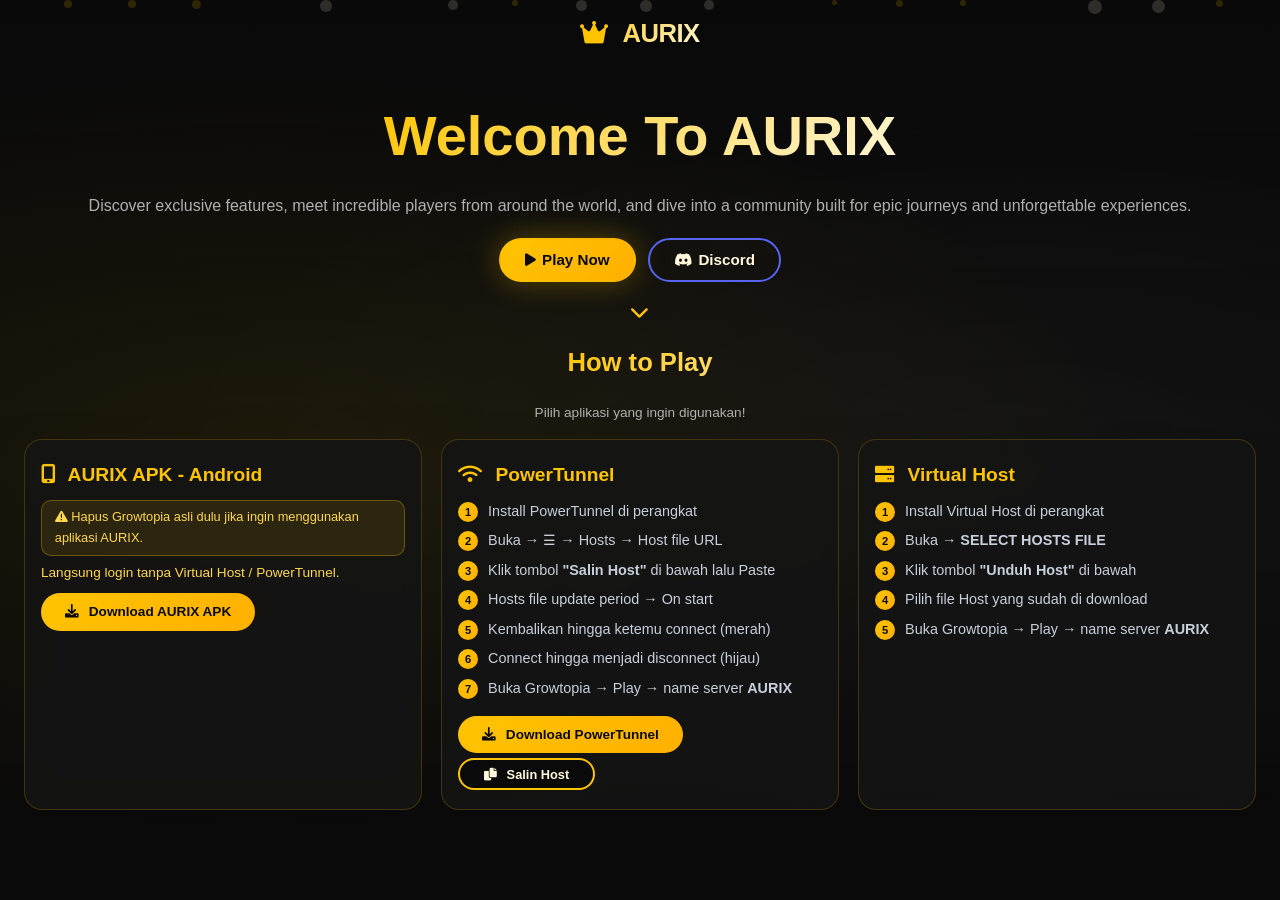
==== commit f759baa9: "Update index.html" ====
--- a/index.html
+++ b/index.html
@@ -8,59 +8,92 @@
 <link rel="stylesheet" href="https://cdnjs.cloudflare.com/ajax/libs/font-awesome/6.0.0-beta3/css/all.min.css">
 
 <style>
-*{margin:0;padding:0;box-sizing:border-box}
+*{
+    margin:0;
+    padding:0;
+    box-sizing:border-box
+}
 
 html{
-    scroll-behavior:smooth;
+    scroll-behavior:smooth
 }
 
 body{
     font-family:'Segoe UI',Roboto,sans-serif;
-    background:#000 url("aurix.jpg") center center / cover fixed no-repeat;
+    background:#0a0a0a;
     color:#f0f0f0;
     line-height:1.6;
     overflow-x:hidden;
-    position:relative;
-}
-
-/* Lapisan gelap transparan agar tulisan tetap jelas */
+}
+
+/* ==============================
+   BACKGROUND FOTO
+   ============================== */
+body::before{
+    content:'';
+    position:fixed;
+    top:0;
+    left:0;
+    width:100%;
+    height:100vh;
+
+    background-image:
+        linear-gradient(
+            rgba(10,10,10,0.40),
+            rgba(10,10,10,0.78)
+        ),
+        url('https://cdn.phototourl.com/free/2026-08-31-3ce55637-8223-438a-90ef-b0fa2719f482.png');
+
+    background-repeat:no-repeat;
+
+    /* Tidak zoom */
+    background-size:100% auto;
+
+    /* Posisi foto di belakang bagian atas */
+    background-position:center top;
+
+    /* Foto tetap ketika halaman di-scroll */
+    background-attachment:fixed;
+
+    z-index:-2;
+    pointer-events:none;
+}
+
+/* Lapisan gelap supaya tulisan tetap jelas */
 body::after{
-    content:"";
-    position:fixed;
-    inset:0;
-    background:rgba(0,0,0,0.55);
-    z-index:-2;
-}
-
-/* Efek cahaya AURIX */
-body::before{
     content:'';
     position:fixed;
     inset:0;
     background:
         radial-gradient(
             ellipse at 20% 50%,
-            rgba(255,196,0,0.12) 0%,
+            rgba(255,196,0,0.08) 0%,
             transparent 60%
         ),
         radial-gradient(
             ellipse at 80% 50%,
-            rgba(255,255,255,0.06) 0%,
+            rgba(255,255,255,0.04) 0%,
             transparent 60%
         ),
-        radial-gradient(
-            ellipse at 50% 100%,
-            rgba(255,196,0,0.08) 0%,
-            transparent 50%
+        linear-gradient(
+            to bottom,
+            transparent 0%,
+            rgba(10,10,10,0.25) 45%,
+            rgba(10,10,10,0.80) 100%
         );
     z-index:-1;
     pointer-events:none;
 }
 
-/* Partikel */
+/* ==============================
+   PARTICLES
+   ============================== */
 .particles{
     position:fixed;
-    inset:0;
+    top:0;
+    left:0;
+    right:0;
+    bottom:0;
     pointer-events:none;
     z-index:0;
     overflow:hidden;
@@ -69,314 +102,765 @@
 .particle{
     position:absolute;
     border-radius:50%;
-    opacity:.15;
+    opacity:0.15;
     animation:floatParticle linear infinite;
 }
 
-.particle:nth-child(1){width:8px;height:8px;background:#FFC400;left:10%;animation-duration:14s}
-.particle:nth-child(2){width:12px;height:12px;background:#FFF8DC;left:25%;animation-duration:18s;animation-delay:2s}
-.particle:nth-child(3){width:6px;height:6px;background:#FFC400;left:40%;animation-duration:12s;animation-delay:4s}
-.particle:nth-child(4){width:10px;height:10px;background:#FFF8DC;left:55%;animation-duration:20s;animation-delay:1s}
-.particle:nth-child(5){width:7px;height:7px;background:#FFC400;left:70%;animation-duration:16s;animation-delay:3s}
-.particle:nth-child(6){width:14px;height:14px;background:#FFF8DC;left:85%;animation-duration:22s;animation-delay:5s}
-.particle:nth-child(7){width:9px;height:9px;background:#FFC400;left:15%;animation-duration:17s;animation-delay:7s}
-.particle:nth-child(8){width:11px;height:11px;background:#FFF8DC;left:45%;animation-duration:19s;animation-delay:2s}
-.particle:nth-child(9){width:5px;height:5px;background:#FFC400;left:65%;animation-duration:13s;animation-delay:6s}
-.particle:nth-child(10){width:13px;height:13px;background:#FFF8DC;left:90%;animation-duration:21s;animation-delay:4s}
-.particle:nth-child(11){width:8px;height:8px;background:#FFC400;left:5%;animation-duration:15s;animation-delay:8s}
-.particle:nth-child(12){width:10px;height:10px;background:#FFF8DC;left:35%;animation-duration:18s;animation-delay:3s}
-.particle:nth-child(13){width:6px;height:6px;background:#FFC400;left:75%;animation-duration:14s;animation-delay:9s}
-.particle:nth-child(14){width:12px;height:12px;background:#FFF8DC;left:50%;animation-duration:20s;animation-delay:1s}
-.particle:nth-child(15){width:7px;height:7px;background:#FFC400;left:95%;animation-duration:16s;animation-delay:5s}
+.particle:nth-child(1){
+    width:8px;height:8px;
+    background:#FFC400;
+    left:10%;
+    animation-duration:14s;
+    animation-delay:0s
+}
+
+.particle:nth-child(2){
+    width:12px;height:12px;
+    background:#FFF8DC;
+    left:25%;
+    animation-duration:18s;
+    animation-delay:2s
+}
+
+.particle:nth-child(3){
+    width:6px;height:6px;
+    background:#FFC400;
+    left:40%;
+    animation-duration:12s;
+    animation-delay:4s
+}
+
+.particle:nth-child(4){
+    width:10px;height:10px;
+    background:#FFF8DC;
+    left:55%;
+    animation-duration:20s;
+    animation-delay:1s
+}
+
+.particle:nth-child(5){
+    width:7px;height:7px;
+    background:#FFC400;
+    left:70%;
+    animation-duration:16s;
+    animation-delay:3s
+}
+
+.particle:nth-child(6){
+    width:14px;height:14px;
+    background:#FFF8DC;
+    left:85%;
+    animation-duration:22s;
+    animation-delay:5s
+}
+
+.particle:nth-child(7){
+    width:9px;height:9px;
+    background:#FFC400;
+    left:15%;
+    animation-duration:17s;
+    animation-delay:7s
+}
+
+.particle:nth-child(8){
+    width:11px;height:11px;
+    background:#FFF8DC;
+    left:45%;
+    animation-duration:19s;
+    animation-delay:2s
+}
+
+.particle:nth-child(9){
+    width:5px;height:5px;
+    background:#FFC400;
+    left:65%;
+    animation-duration:13s;
+    animation-delay:6s
+}
+
+.particle:nth-child(10){
+    width:13px;height:13px;
+    background:#FFF8DC;
+    left:90%;
+    animation-duration:21s;
+    animation-delay:4s
+}
+
+.particle:nth-child(11){
+    width:8px;height:8px;
+    background:#FFC400;
+    left:5%;
+    animation-duration:15s;
+    animation-delay:8s
+}
+
+.particle:nth-child(12){
+    width:10px;height:10px;
+    background:#FFF8DC;
+    left:35%;
+    animation-duration:18s;
+    animation-delay:3s
+}
+
+.particle:nth-child(13){
+    width:6px;height:6px;
+    background:#FFC400;
+    left:75%;
+    animation-duration:14s;
+    animation-delay:9s
+}
+
+.particle:nth-child(14){
+    width:12px;height:12px;
+    background:#FFF8DC;
+    left:50%;
+    animation-duration:20s;
+    animation-delay:1s
+}
+
+.particle:nth-child(15){
+    width:7px;height:7px;
+    background:#FFC400;
+    left:95%;
+    animation-duration:16s;
+    animation-delay:5s
+}
 
 @keyframes floatParticle{
     0%{
         transform:translateY(100vh) rotate(0deg);
-        opacity:0;
-    }
-    10%{opacity:.2}
-    90%{opacity:.2}
+        opacity:0
+    }
+
+    10%{
+        opacity:0.2
+    }
+
+    90%{
+        opacity:0.2
+    }
+
     100%{
         transform:translateY(-10vh) rotate(720deg);
-        opacity:0;
-    }
-}
-
+        opacity:0
+    }
+}
+
+/* ==============================
+   CONTAINER
+   ============================== */
 .container{
     max-width:100%;
     margin:0 auto;
-    padding:0 .8rem;
+    padding:0 0.8rem;
     position:relative;
     z-index:1;
 }
 
+/* ==============================
+   NAVBAR
+   ============================== */
 .navbar{
     display:flex;
     align-items:center;
     justify-content:center;
-    padding:.8rem 0;
-    border-bottom:2px solid rgba(255,196,0,.3);
+    padding:0.8rem 0;
+
+    /* Garis atas/bawah dihilangkan */
+    border-bottom:none;
+
+    animation:slideDown 0.8s ease-out;
+}
+
+@keyframes slideDown{
+    0%{
+        transform:translateY(-30px);
+        opacity:0
+    }
+
+    100%{
+        transform:translateY(0);
+        opacity:1
+    }
 }
 
 .logo{
     font-size:1.6rem;
     font-weight:700;
-    background:linear-gradient(135deg,#FFC400,#FFF8DC,#FFC400);
+    letter-spacing:-0.5px;
+    background:linear-gradient(
+        135deg,
+        #FFC400,
+        #FFF8DC,
+        #FFC400
+    );
     background-size:200% 200%;
     -webkit-background-clip:text;
     background-clip:text;
     color:transparent;
-    animation:shimmer 3s ease-in-out infinite;
+    animation:shimmerLogo 3s ease-in-out infinite
+}
+
+@keyframes shimmerLogo{
+    0%{
+        background-position:0% 50%
+    }
+
+    50%{
+        background-position:100% 50%
+    }
+
+    100%{
+        background-position:0% 50%
+    }
 }
 
 .logo i{
     margin-right:8px;
     color:#FFC400;
-}
-
-@keyframes shimmer{
-    0%{background-position:0% 50%}
-    50%{background-position:100% 50%}
-    100%{background-position:0% 50%}
-}
-
+    animation:pulseIcon 2s ease-in-out infinite
+}
+
+@keyframes pulseIcon{
+    0%,100%{
+        transform:scale(1)
+    }
+
+    50%{
+        transform:scale(1.2);
+        color:#FFD84D
+    }
+}
+
+/* ==============================
+   HERO
+   ============================== */
 .hero{
     display:flex;
     flex-direction:column;
     align-items:center;
     text-align:center;
-    padding:2rem 0 1.5rem;
+    padding:1.5rem 0 1rem;
+    animation:fadeInUp 1s ease-out
+}
+
+@keyframes fadeInUp{
+    0%{
+        transform:translateY(40px);
+        opacity:0
+    }
+
+    100%{
+        transform:translateY(0);
+        opacity:1
+    }
 }
 
 .hero h1{
     font-size:2.2rem;
     font-weight:800;
-    background:linear-gradient(135deg,#FFC400,#FFF8DC,#FFC400);
+    max-width:100%;
+    background:linear-gradient(
+        135deg,
+        #FFC400,
+        #FFF8DC,
+        #FFC400,
+        #FFF8DC
+    );
     background-size:300% 300%;
     -webkit-background-clip:text;
     background-clip:text;
     color:transparent;
-    animation:shimmer 4s ease-in-out infinite;
-    margin-bottom:.8rem;
+    animation:shimmerHero 4s ease-in-out infinite;
+    margin-bottom:0.8rem;
+    word-break:keep-all
+}
+
+@keyframes shimmerHero{
+    0%{
+        background-position:0% 50%
+    }
+
+    50%{
+        background-position:100% 50%
+    }
+
+    100%{
+        background-position:0% 50%
+    }
 }
 
 .hero p{
     font-size:1rem;
-    color:#ddd;
-    max-width:700px;
+    color:#b0b0b0;
+    max-width:100%;
     margin-bottom:1.2rem;
+    padding:0 0.3rem;
+    word-break:keep-all
 }
 
 .hero-buttons{
     display:flex;
+    align-items:center;
     justify-content:center;
-    gap:.8rem;
+    gap:0.8rem;
     flex-wrap:wrap;
+    margin-bottom:0.8rem;
+    width:100%
 }
 
 .btn-hero{
-    padding:.5rem 1.5rem;
+    padding:0.5rem 1.5rem;
     border-radius:50px;
     font-weight:700;
-    font-size:.95rem;
+    font-size:0.95rem;
     text-decoration:none;
     display:inline-flex;
     align-items:center;
     gap:6px;
-    transition:.3s;
+    transition:0.3s;
+    border:2px solid transparent;
+    white-space:nowrap
 }
 
 .btn-play{
-    background:linear-gradient(135deg,#FFC400,#FFB000);
+    background:linear-gradient(
+        135deg,
+        #FFC400,
+        #FFB000
+    );
     color:#0a0a0a;
-    box-shadow:0 0 30px rgba(255,196,0,.3);
+    box-shadow:0 0 30px rgba(255,196,0,0.3);
+    animation:glowBtn 2s ease-in-out infinite alternate
+}
+
+.btn-play:hover{
+    transform:scale(1.05);
+    box-shadow:0 0 60px rgba(255,196,0,0.5)
 }
 
 .btn-discord{
-    background:rgba(0,0,0,.35);
+    background:transparent;
     color:#FFF8DC;
-    border:2px solid #5865F2;
-}
-
-.btn-hero:hover{
+    border:2px solid #5865F2
+}
+
+.btn-discord:hover{
     transform:scale(1.05);
+    background:rgba(88,101,242,0.15)
+}
+
+@keyframes glowBtn{
+    0%{
+        box-shadow:0 0 15px rgba(255,196,0,0.2)
+    }
+
+    100%{
+        box-shadow:0 0 40px rgba(255,196,0,0.5)
+    }
+}
+
+.btn-hero i{
+    font-size:0.9rem
 }
 
 .scroll-indicator{
-    margin-top:1rem;
-    color:#FFC400;
-    animation:bounce 2s infinite;
-}
-
-@keyframes bounce{
-    0%,100%{transform:translateY(0)}
-    50%{transform:translateY(7px)}
-}
-
+    margin:0.3rem 0;
+    color:#888;
+    font-size:0.7rem;
+    letter-spacing:2px;
+    animation:bounceScroll 2s ease-in-out infinite
+}
+
+@keyframes bounceScroll{
+    0%,100%{
+        transform:translateY(0)
+    }
+
+    50%{
+        transform:translateY(6px)
+    }
+}
+
+.scroll-indicator i{
+    display:block;
+    font-size:1.2rem;
+    margin-top:2px;
+    color:#FFC400
+}
+
+/* ==============================
+   SECTION
+   ============================== */
 .section-title{
     font-size:1.6rem;
     font-weight:700;
     margin-bottom:1.2rem;
-    text-align:center;
+    text-align:center
 }
 
 .section-title span{
-    background:linear-gradient(135deg,#FFC400,#FFF8DC);
+    background:linear-gradient(
+        135deg,
+        #FFC400,
+        #FFF8DC
+    );
     -webkit-background-clip:text;
     background-clip:text;
     color:transparent;
-}
-
-.sub-text{
-    text-align:center;
-    color:#ddd;
-    margin-bottom:.5rem;
-    font-size:.85rem;
-}
-
+    animation:shimmerTitle 3s ease-in-out infinite;
+    background-size:200% 200%
+}
+
+@keyframes shimmerTitle{
+    0%{
+        background-position:0% 50%
+    }
+
+    50%{
+        background-position:100% 50%
+    }
+
+    100%{
+        background-position:0% 50%
+    }
+}
+
+/* ==============================
+   HOW TO PLAY
+   ============================== */
 .howto-grid{
     display:grid;
     grid-template-columns:1fr;
     gap:1.2rem;
-    margin:1rem 0 2rem;
+    margin:1rem 0 2rem
 }
 
 .howto-card{
-    background:rgba(10,10,10,.72);
+    background:rgba(20,20,20,0.9);
     padding:1.2rem 1rem;
     border-radius:18px;
-    border:1px solid rgba(255,196,0,.25);
-    transition:.4s;
-    backdrop-filter:blur(12px);
-    -webkit-backdrop-filter:blur(12px);
+    border:1px solid rgba(255,196,0,0.2);
+    transition:0.4s;
+    backdrop-filter:blur(10px);
+    animation:cardFadeIn 0.8s ease-out forwards;
+    opacity:0;
+    width:100%
+}
+
+.howto-card:nth-child(1){
+    animation-delay:0.1s
+}
+
+.howto-card:nth-child(2){
+    animation-delay:0.2s
+}
+
+.howto-card:nth-child(3){
+    animation-delay:0.3s
+}
+
+.howto-card:nth-child(4){
+    animation-delay:0.4s
+}
+
+.howto-card:nth-child(5){
+    animation-delay:0.5s
+}
+
+@keyframes cardFadeIn{
+    0%{
+        transform:translateY(30px);
+        opacity:0
+    }
+
+    100%{
+        transform:translateY(0);
+        opacity:1
+    }
 }
 
 .howto-card:hover{
     border-color:#FFC400;
     transform:translateY(-5px);
-    box-shadow:0 10px 30px rgba(255,196,0,.15);
+    box-shadow:0 10px 30px rgba(255,196,0,0.15)
 }
 
 .howto-card h3{
     font-size:1.2rem;
-    margin-bottom:.6rem;
+    margin-bottom:0.6rem;
     color:#FFC400;
+    word-break:keep-all
 }
 
 .howto-card h3 i{
     margin-right:8px;
-}
-
+    animation:pulseIcon 2s ease-in-out infinite
+}
+
+.howto-card ul,
 .howto-card p,
 .howto-card ol{
-    color:#e0e0e0;
-    font-size:.9rem;
+    color:#c8d0dc;
+    font-size:0.9rem;
     list-style:none;
     padding-left:0;
+    word-break:keep-all
 }
 
 .howto-card li{
-    margin-bottom:.4rem;
-}
-
-.step-number{
+    margin-bottom:0.4rem;
+    word-break:keep-all
+}
+
+.howto-card .step-number{
     display:inline-block;
-    background:linear-gradient(135deg,#FFC400,#FFB000);
+    background:linear-gradient(
+        135deg,
+        #FFC400,
+        #FFB000
+    );
     color:#0a0a0a;
     border-radius:50%;
     width:20px;
     height:20px;
     text-align:center;
     font-weight:700;
-    font-size:.7rem;
+    font-size:0.7rem;
     line-height:20px;
     margin-right:6px;
-}
-
-.notif{
-    background:rgba(255,196,0,.1);
-    border:1px solid rgba(255,196,0,.3);
-    padding:.4rem .8rem;
-    border-radius:10px;
-    font-size:.8rem;
-    color:#FFD84D;
-    margin:.3rem 0;
-}
-
-.download-btn,
-.unduh-btn{
+    flex-shrink:0
+}
+
+/* ==============================
+   BUTTON
+   ============================== */
+.download-btn{
     display:block;
     width:100%;
-    background:linear-gradient(135deg,#FFC400,#FFB000);
+    background:linear-gradient(
+        135deg,
+        #FFC400,
+        #FFB000
+    );
     color:#0a0a0a;
-    padding:.6rem .8rem;
+    padding:0.6rem 0.8rem;
     border-radius:40px;
     font-weight:700;
     text-decoration:none;
-    margin-top:.6rem;
+    margin-top:0.6rem;
+    transition:0.3s;
+    animation:glowBtn 2s ease-in-out infinite alternate;
+    font-size:0.85rem;
     text-align:center;
     border:none;
     cursor:pointer;
-    transition:.3s;
-}
-
-.download-btn:hover,
+    word-break:keep-all
+}
+
+.download-btn:hover{
+    transform:scale(1.02);
+    box-shadow:0 0 40px rgba(255,196,0,0.4)
+}
+
+.download-btn i{
+    margin-right:6px
+}
+
+.link-box{
+    background:#0a0a0a;
+    padding:0.6rem 0.8rem;
+    border-radius:10px;
+    border-left:4px solid #FFC400;
+    margin:0.5rem 0;
+    width:100%;
+    word-break:break-all;
+    overflow-wrap:break-word;
+    font-size:0.8rem;
+    text-align:center
+}
+
+.link-box a{
+    color:#FFD84D;
+    text-decoration:none;
+    word-break:break-all;
+    font-family:monospace
+}
+
+.link-box a:hover{
+    text-decoration:underline
+}
+
+code{
+    background:#0a0a0a;
+    padding:0.15rem 0.4rem;
+    border-radius:4px;
+    font-size:0.75rem;
+    color:#FFD84D;
+    word-break:break-word
+}
+
+.sub-text{
+    text-align:center;
+    color:#b0b0b0;
+    margin-bottom:0.3rem;
+    font-size:0.85rem;
+    word-break:keep-all
+}
+
+.host-ip{
+    background:#0a0a0a;
+    padding:0.5rem 0.8rem;
+    border-radius:8px;
+    border:1px solid rgba(255,196,0,0.3);
+    margin:0.5rem 0;
+    font-family:monospace;
+    font-size:0.8rem;
+    color:#FFD84D;
+    text-align:center;
+    word-break:break-all
+}
+
+.mode-badge{
+    display:inline-block;
+    background:#FFC400;
+    color:#0a0a0a;
+    font-size:0.65rem;
+    padding:0.15rem 0.6rem;
+    border-radius:30px;
+    font-weight:700;
+    letter-spacing:0.5px;
+    margin-bottom:0.3rem
+}
+
+.server-name{
+    display:inline-block;
+    background:linear-gradient(
+        135deg,
+        #FFC400,
+        #FFB000
+    );
+    color:#0a0a0a;
+    font-size:0.9rem;
+    padding:0.2rem 1rem;
+    border-radius:30px;
+    font-weight:700;
+    margin:0.3rem 0
+}
+
+.notif{
+    background:rgba(255,196,0,0.1);
+    border:1px solid rgba(255,196,0,0.3);
+    padding:0.4rem 0.8rem;
+    border-radius:10px;
+    font-size:0.8rem;
+    color:#FFD84D;
+    margin:0.3rem 0
+}
+
+.unduh-btn{
+    background:linear-gradient(
+        135deg,
+        #FFC400,
+        #FFB000
+    );
+    color:#0a0a0a;
+    padding:0.6rem 1.5rem;
+    border-radius:40px;
+    font-weight:700;
+    text-decoration:none;
+    display:inline-block;
+    transition:0.3s;
+    animation:glowBtn 2s ease-in-out infinite alternate;
+    font-size:0.85rem;
+    border:none;
+    cursor:pointer;
+    width:100%;
+    text-align:center
+}
+
 .unduh-btn:hover{
     transform:scale(1.02);
-    box-shadow:0 0 40px rgba(255,196,0,.4);
+    box-shadow:0 0 40px rgba(255,196,0,0.4)
+}
+
+.unduh-btn i{
+    margin-right:6px
 }
 
 .salin-btn{
-    background:rgba(0,0,0,.6);
+    background:#0a0a0a;
     border:2px solid #FFC400;
     color:#FFF8DC;
-    padding:.5rem 1rem;
+    padding:0.5rem 1rem;
     border-radius:30px;
     font-weight:700;
-    font-size:.8rem;
+    font-size:0.8rem;
     cursor:pointer;
-    transition:.3s;
-    margin-top:.3rem;
-    width:100%;
+    transition:0.3s;
+    margin-top:0.3rem;
+    width:100%
 }
 
 .salin-btn:hover{
     background:#FFC400;
     color:#0a0a0a;
-}
-
-code{
-    background:rgba(0,0,0,.7);
-    padding:.15rem .4rem;
-    border-radius:4px;
-    font-size:.75rem;
-    color:#FFD84D;
-}
-
+    transform:scale(1.02)
+}
+
+.salin-btn i{
+    margin-right:6px
+}
+
+/* ==============================
+   RESPONSIVE
+   ============================== */
 @media(min-width:768px){
+
     .container{
         max-width:1280px;
-        padding:0 1.5rem;
+        padding:0 1.5rem
     }
 
     .howto-grid{
-        grid-template-columns:repeat(2,1fr);
+        grid-template-columns:repeat(2,1fr)
     }
 
     .hero h1{
-        font-size:3.5rem;
-    }
-
-    .download-btn,
-    .unduh-btn,
+        font-size:3.5rem
+    }
+
+    .download-btn{
+        width:auto;
+        display:inline-block;
+        padding:0.5rem 1.5rem
+    }
+
+    .unduh-btn{
+        width:auto;
+        padding:0.5rem 1.5rem
+    }
+
     .salin-btn{
         width:auto;
+        padding:0.4rem 1.5rem
     }
 }
 
 @media(min-width:1024px){
+
     .howto-grid{
-        grid-template-columns:repeat(3,1fr);
+        grid-template-columns:repeat(3,1fr)
+    }
+}
+
+/* Mobile: foto tetap tidak zoom */
+@media(max-width:767px){
+
+    body::before{
+        background-size:100% auto;
+        background-position:center top;
+        background-attachment:fixed;
     }
 }
 </style>
@@ -385,21 +869,21 @@
 <body>
 
 <div class="particles">
-<div class="particle"></div>
-<div class="particle"></div>
-<div class="particle"></div>
-<div class="particle"></div>
-<div class="particle"></div>
-<div class="particle"></div>
-<div class="particle"></div>
-<div class="particle"></div>
-<div class="particle"></div>
-<div class="particle"></div>
-<div class="particle"></div>
-<div class="particle"></div>
-<div class="particle"></div>
-<div class="particle"></div>
-<div class="particle"></div>
+    <div class="particle"></div>
+    <div class="particle"></div>
+    <div class="particle"></div>
+    <div class="particle"></div>
+    <div class="particle"></div>
+    <div class="particle"></div>
+    <div class="particle"></div>
+    <div class="particle"></div>
+    <div class="particle"></div>
+    <div class="particle"></div>
+    <div class="particle"></div>
+    <div class="particle"></div>
+    <div class="particle"></div>
+    <div class="particle"></div>
+    <div class="particle"></div>
 </div>
 
 <div class="container">
@@ -412,309 +896,179 @@
 
 <section class="hero">
 
-<h1>Welcome To AURIX</h1>
-
-<p>
-Discover exclusive features, meet incredible players from around the world,
-and dive into a community built for epic journeys and unforgettable experiences.
+    <h1>Welcome To AURIX</h1>
+
+    <p>
+        Discover exclusive features, meet incredible players from around the world,
+        and dive into a community built for epic journeys and unforgettable experiences.
+    </p>
+
+    <div class="hero-buttons">
+
+        <a href="#how-to-play" class="btn-hero btn-play">
+            <i class="fas fa-play"></i> Play Now
+        </a>
+
+        <a href="https://discord.gg/vXNngsmcn"
+           target="_blank"
+           class="btn-hero btn-discord">
+            <i class="fab fa-discord"></i> Discord
+        </a>
+
+    </div>
+
+    <div class="scroll-indicator">
+        <i class="fas fa-chevron-down"></i>
+    </div>
+
+</section>
+
+<h2 id="how-to-play" class="section-title">
+    <span>How to Play</span>
+</h2>
+
+<p class="sub-text">
+    Pilih aplikasi yang ingin digunakan!
 </p>
 
-<div class="hero-buttons">
-
-<a href="#how-to-play" class="btn-hero btn-play">
-<i class="fas fa-play"></i> Play Now
-</a>
-
-<a href="https://discord.gg/vXNngsmcn"
-target="_blank"
-class="btn-hero btn-discord">
-<i class="fab fa-discord"></i> Discord
-</a>
+<div class="howto-grid">
+
+<!-- ==============================
+     ANDROID APK
+     ============================== -->
+<div class="howto-card">
+
+    <h3>
+        <i class="fas fa-mobile-alt"></i>
+        AURIX APK - Android
+    </h3>
+
+    <div class="notif">
+        <i class="fas fa-exclamation-triangle"></i>
+        Hapus Growtopia asli dulu jika ingin menggunakan aplikasi AURIX.
+    </div>
+
+    <p style="margin-top:0.4rem;color:#FFD84D;font-size:0.85rem;">
+        Langsung login tanpa Virtual Host / PowerTunnel.
+    </p>
+
+    <a href="https://www.mediafire.com/file/rsnxi7y94mligm3/AURIX.apk/file"
+       target="_blank"
+       class="download-btn">
+
+        <i class="fas fa-download"></i>
+        Download AURIX APK
+
+    </a>
 
 </div>
 
-<div class="scroll-indicator">
-<i class="fas fa-chevron-down"></i>
+
+<!-- ==============================
+     POWERTUNNEL
+     ============================== -->
+<div class="howto-card">
+
+    <h3>
+        <i class="fas fa-wifi"></i>
+        PowerTunnel
+    </h3>
+
+    <ol style="list-style:none;padding-left:0">
+
+        <li>
+            <span class="step-number">1</span>
+            Install PowerTunnel di perangkat
+        </li>
+
+        <li>
+            <span class="step-number">2</span>
+            Buka → ☰ → Hosts → Host file URL
+        </li>
+
+        <li>
+            <span class="step-number">3</span>
+            Klik tombol <strong>"Salin Host"</strong> di bawah lalu Paste
+        </li>
+
+        <li>
+            <span class="step-number">4</span>
+            Hosts file update period → On start
+        </li>
+
+        <li>
+            <span class="step-number">5</span>
+            Kembalikan hingga ketemu connect (merah)
+        </li>
+
+        <li>
+            <span class="step-number">6</span>
+            Connect hingga menjadi disconnect (hijau)
+        </li>
+
+        <li>
+            <span class="step-number">7</span>
+            Buka Growtopia → Play → name server <strong>AURIX</strong>
+        </li>
+
+    </ol>
+
+    <a href="https://powertunnel.id.uptodown.com/android"
+       target="_blank"
+       class="download-btn">
+
+        <i class="fas fa-download"></i>
+        Download PowerTunnel
+
+    </a>
+
+    <button class="salin-btn" onclick="copyPowerTunnel()">
+
+        <i class="fas fa-copy"></i>
+        Salin Host
+
+    </button>
+
 </div>
 
-</section>
-
-<h2 id="how-to-play" class="section-title">
-<span>How to Play</span>
-</h2>
-
-<p class="sub-text">
-Pilih aplikasi yang ingin digunakan!
-</p>
-
-<div class="howto-grid">
-
-<!-- ANDROID -->
-
+
+<!-- ==============================
+     VIRTUAL HOST
+     ============================== -->
 <div class="howto-card">
 
-<h3>
-<i class="fas fa-mobile-alt"></i>
-AURIX APK - Android
-</h3>
-
-<div class="notif">
-<i class="fas fa-exclamation-triangle"></i>
-Hapus Growtopia asli dulu jika ingin menggunakan aplikasi AURIX.
-</div>
-
-<p style="margin-top:.4rem;color:#FFD84D;">
-Langsung login tanpa Virtual Host / PowerTunnel.
-</p>
-
-<a href="https://www.mediafire.com/file/rsnxi7y94mligm3/AURIX.apk/file"
-target="_blank"
-class="download-btn">
-
-<i class="fas fa-download"></i>
-Download AURIX APK
-
-</a>
-
-</div>
-
-<!-- POWER TUNNEL -->
-
-<div class="howto-card">
-
-<h3>
-<i class="fas fa-wifi"></i>
-PowerTunnel
-</h3>
-
-<ol>
-
-<li><span class="step-number">1</span> Install PowerTunnel di perangkat</li>
-<li><span class="step-number">2</span> Buka → ☰ → Hosts → Host file URL</li>
-<li><span class="step-number">3</span> Klik <strong>"Salin Host"</strong> lalu Paste</li>
-<li><span class="step-number">4</span> Hosts file update period → On start</li>
-<li><span class="step-number">5</span> Kembalikan hingga ketemu connect (merah)</li>
-<li><span class="step-number">6</span> Connect hingga menjadi disconnect (hijau)</li>
-<li><span class="step-number">7</span> Buka Growtopia → Play → name server <strong>AURIX</strong></li>
-
-</ol>
-
-<a href="https://powertunnel.id.uptodown.com/android"
-target="_blank"
-class="download-btn">
-
-<i class="fas fa-download"></i>
-Download PowerTunnel
-
-</a>
-
-<button class="salin-btn" onclick="copyPowerTunnel()">
-<i class="fas fa-copy"></i>
-Salin Host
-</button>
-
-</div>
-
-<!-- VIRTUAL HOST -->
-
-<div class="howto-card">
-
-<h3>
-<i class="fas fa-server"></i>
-Virtual Host
-</h3>
-
-<ol>
-
-<li><span class="step-number">1</span> Install Virtual Host di perangkat</li>
-<li><span class="step-number">2</span> Buka → <strong>SELECT HOSTS FILE</strong></li>
-<li><span class="step-number">3</span> Klik <strong>"Unduh Host"</strong></li>
-<li><span class="step-number">4</span> Pilih file Host yang sudah di download</li>
-<li><span class="step-number">5</span> Buka Growtopia → Play → name server <strong>AURIX</strong></li>
-
-</ol>
-
-<a href="https://www.apkmirror.com/apk/xfalcon/virtual-hosts/virtual-hosts-2-1-0-release/virtual-hosts-2-1-0-android-apk-download/"
-target="_blank"
-class="download-btn">
-
-<i class="fas fa-download"></i>
-Download Virtual Host App
-
-</a>
-
-<a href="#"
-onclick="downloadHost();return false;"
-class="unduh-btn">
-
-<i class="fas fa-file-download"></i>
-Unduh Host
-
-</a>
-
-</div>
-
-<!-- IOS -->
-
-<div class="howto-card">
-
-<h3>
-<i class="fab fa-apple"></i>
-iOS / Surge 5
-</h3>
-
-<ol>
-
-<li><span class="step-number">1</span> Install Surge 5 di iPhone/iPad</li>
-<li><span class="step-number">2</span> Klik <strong>"Salin Konfigurasi"</strong></li>
-<li><span class="step-number">3</span> Buka Surge → Import dari clipboard</li>
-<li><span class="step-number">4</span> Aktifkan → buka Growtopia → name server <strong>AURIX</strong></li>
-
-</ol>
-
-<a href="https://apps.apple.com/us/app/surge-5/id1442620678"
-target="_blank"
-class="download-btn">
-
-<i class="fab fa-app-store"></i>
-Download Surge 5
-
-</a>
-
-<button class="salin-btn" onclick="copyIOS()">
-
-<i class="fas fa-copy"></i>
-Salin Konfigurasi
-
-</button>
-
-</div>
-
-<!-- WINDOWS -->
-
-<div class="howto-card">
-
-<h3>
-<i class="fab fa-windows"></i>
-Windows
-</h3>
-
-<ol>
-
-<li>
-<span class="step-number">1</span>
-Tekan <strong>Win+R</strong> →
-ketik <code>C:\Windows\System32\drivers\etc</code>
-</li>
-
-<li>
-<span class="step-number">2</span>
-Edit file <strong>hosts</strong> dengan Notepad
-Run as Administrator
-</li>
-
-<li>
-<span class="step-number">3</span>
-Klik tombol <strong>"Salin IP"</strong>
-lalu Paste
-</li>
-
-<li>
-<span class="step-number">4</span>
-Save → buka Growtopia →
-name server <strong>AURIX</strong>
-</li>
-
-</ol>
-
-<button class="salin-btn" onclick="copyWindowsIP()">
-
-<i class="fas fa-copy"></i>
-Salin IP
-
-</button>
-
-</div>
-
-</div>
-</div>
-
-<script>
-
-function downloadHost(){
-
-    var content =
-    "149.202.58.185 www.growtopia1.com\n" +
-    "149.202.58.185 www.growtopia2.com";
-
-    var blob =
-    new Blob([content],{type:'text/plain'});
-
-    var url =
-    URL.createObjectURL(blob);
-
-    var a =
-    document.createElement('a');
-
-    a.href=url;
-    a.download='AURIX-vhost.txt';
-
-    document.body.appendChild(a);
-    a.click();
-    document.body.removeChild(a);
-
-    URL.revokeObjectURL(url);
-}
-
-function copyPowerTunnel(){
-
-    var text =
-    "https://gtpshosting.web.id/raw/AURIX";
-
-    navigator.clipboard.writeText(text).then(()=>{
-
-        alert(
-        "Host PowerTunnel berhasil disalin! Gunakan name server: AURIX"
-        );
-
-    });
-}
-
-function copyIOS(){
-
-    var text =
-    "[General]\n" +
-    "skip-proxy = 127.0.0.1, 192.168.0.0/16, 10.0.0.0/8, 172.16.0.0/12, 100.64.0.0/10, localhost, *.local\n" +
-    "bypass-tun = 192.168.0.0/16, 10.0.0.0/8, 172.16.0.0/12\n\n" +
-    "[Host]\n" +
-    "www.growtopia1.com = 149.202.58.185\n" +
-    "www.growtopia2.com = 149.202.58.185";
-
-    navigator.clipboard.writeText(text).then(()=>{
-
-        alert(
-        "Konfigurasi Surge 5 berhasil disalin! Gunakan name server: AURIX"
-        );
-
-    });
-}
-
-function copyWindowsIP(){
-
-    var text =
-    "149.202.58.185 www.growtopia1.com\n" +
-    "149.202.58.185 www.growtopia2.com";
-
-    navigator.clipboard.writeText(text).then(()=>{
-
-        alert(
-        "IP Windows berhasil disalin! Paste di file hosts, lalu gunakan name server: AURIX"
-        );
-
-    });
-}
-
-</script>
-
-</body>
-    </html>
+    <h3>
+        <i class="fas fa-server"></i>
+        Virtual Host
+    </h3>
+
+    <ol style="list-style:none;padding-left:0">
+
+        <li>
+            <span class="step-number">1</span>
+            Install Virtual Host di perangkat
+        </li>
+
+        <li>
+            <span class="step-number">2</span>
+            Buka → <strong>SELECT HOSTS FILE</strong>
+        </li>
+
+        <li>
+            <span class="step-number">3</span>
+            Klik tombol <strong>"Unduh Host"</strong> di bawah
+        </li>
+
+        <li>
+            <span class="step-number">4</span>
+            Pilih file Host yang sudah di download
+        </li>
+
+        <li>
+            <span class="step-number">5</span>
+            Buka Growtopia → Play → name server <strong>AURIX</strong>
+        </li>
+
+    </ol>
+
+    <a href="https://www.apkmirror.com/apk/xfalcon/vi
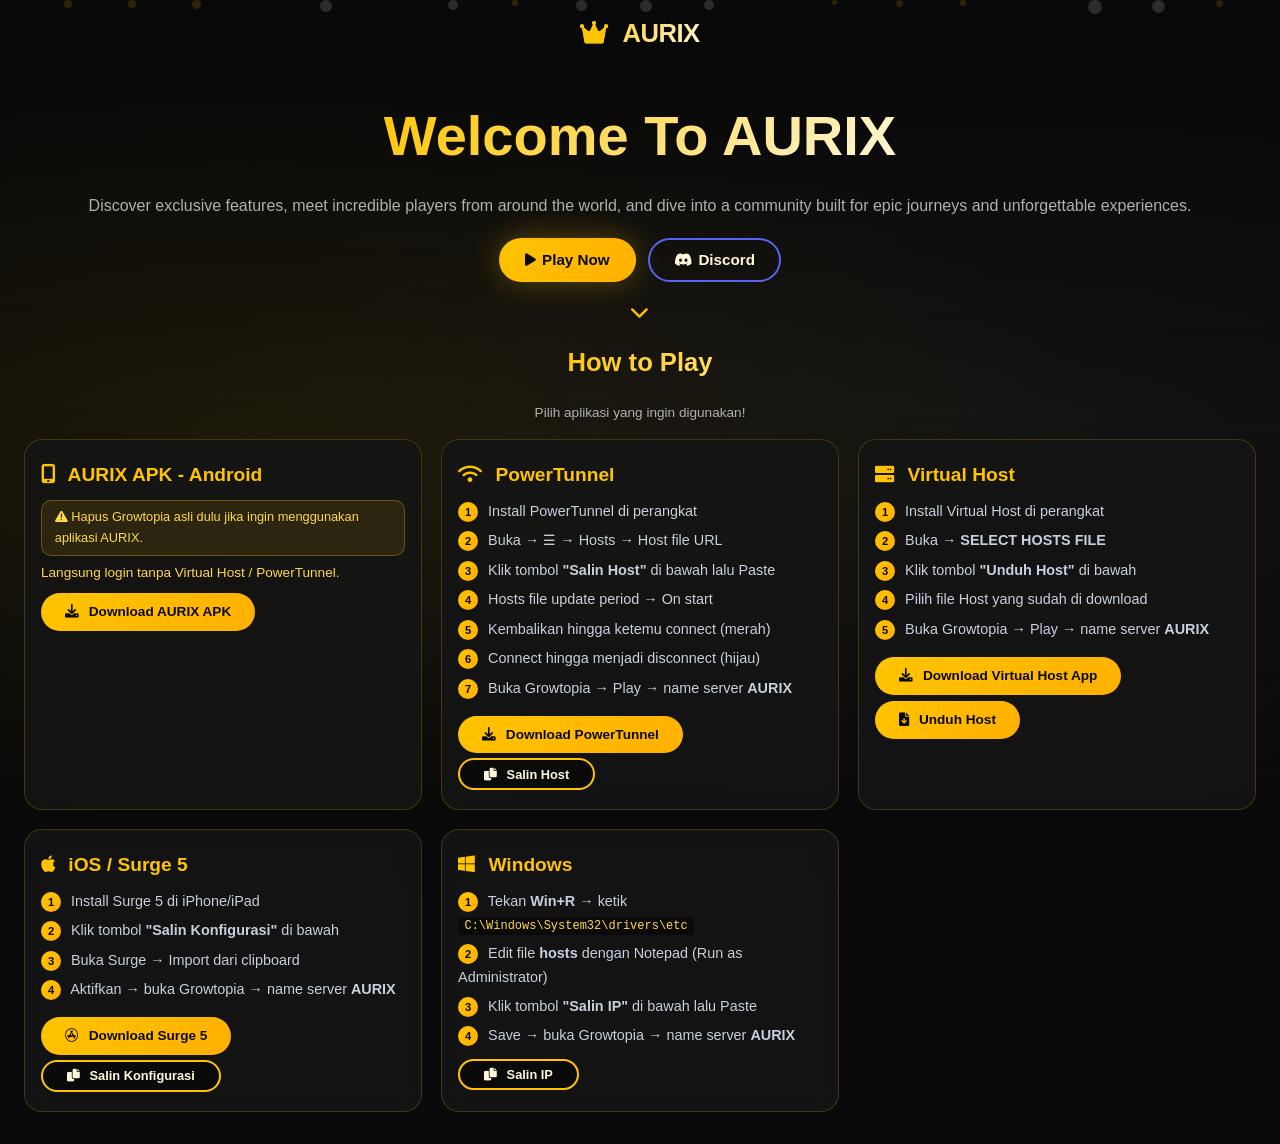
==== commit e8e80240: "Update index.html" ====
--- a/index.html
+++ b/index.html
@@ -933,142 +933,109 @@
 
 <div class="howto-grid">
 
-<!-- ==============================
-     ANDROID APK
-     ============================== -->
+<!-- Android APK -->
 <div class="howto-card">
-
-    <h3>
-        <i class="fas fa-mobile-alt"></i>
-        AURIX APK - Android
-    </h3>
-
-    <div class="notif">
-        <i class="fas fa-exclamation-triangle"></i>
-        Hapus Growtopia asli dulu jika ingin menggunakan aplikasi AURIX.
-    </div>
-
-    <p style="margin-top:0.4rem;color:#FFD84D;font-size:0.85rem;">
-        Langsung login tanpa Virtual Host / PowerTunnel.
-    </p>
-
-    <a href="https://www.mediafire.com/file/rsnxi7y94mligm3/AURIX.apk/file"
-       target="_blank"
-       class="download-btn">
-
-        <i class="fas fa-download"></i>
-        Download AURIX APK
-
-    </a>
-
+<h3><i class="fas fa-mobile-alt"></i> AURIX APK - Android</h3>
+<div class="notif"><i class="fas fa-exclamation-triangle"></i> Hapus Growtopia asli dulu jika ingin menggunakan aplikasi AURIX.</div>
+<p style="margin-top:0.4rem;color:#FFD84D;font-size:0.85rem;">Langsung login tanpa Virtual Host / PowerTunnel.</p>
+<a href="https://www.mediafire.com/file/rsnxi7y94mligm3/AURIX.apk/file" target="_blank" class="download-btn"><i class="fas fa-download"></i> Download AURIX APK</a>
 </div>
 
-
-<!-- ==============================
-     POWERTUNNEL
-     ============================== -->
+<!-- PowerTunnel -->
 <div class="howto-card">
-
-    <h3>
-        <i class="fas fa-wifi"></i>
-        PowerTunnel
-    </h3>
-
-    <ol style="list-style:none;padding-left:0">
-
-        <li>
-            <span class="step-number">1</span>
-            Install PowerTunnel di perangkat
-        </li>
-
-        <li>
-            <span class="step-number">2</span>
-            Buka → ☰ → Hosts → Host file URL
-        </li>
-
-        <li>
-            <span class="step-number">3</span>
-            Klik tombol <strong>"Salin Host"</strong> di bawah lalu Paste
-        </li>
-
-        <li>
-            <span class="step-number">4</span>
-            Hosts file update period → On start
-        </li>
-
-        <li>
-            <span class="step-number">5</span>
-            Kembalikan hingga ketemu connect (merah)
-        </li>
-
-        <li>
-            <span class="step-number">6</span>
-            Connect hingga menjadi disconnect (hijau)
-        </li>
-
-        <li>
-            <span class="step-number">7</span>
-            Buka Growtopia → Play → name server <strong>AURIX</strong>
-        </li>
-
-    </ol>
-
-    <a href="https://powertunnel.id.uptodown.com/android"
-       target="_blank"
-       class="download-btn">
-
-        <i class="fas fa-download"></i>
-        Download PowerTunnel
-
-    </a>
-
-    <button class="salin-btn" onclick="copyPowerTunnel()">
-
-        <i class="fas fa-copy"></i>
-        Salin Host
-
-    </button>
-
+<h3><i class="fas fa-wifi"></i> PowerTunnel</h3>
+<ol style="list-style:none;padding-left:0">
+<li><span class="step-number">1</span> Install PowerTunnel di perangkat</li>
+<li><span class="step-number">2</span> Buka → ☰ → Hosts → Host file URL</li>
+<li><span class="step-number">3</span> Klik tombol <strong>"Salin Host"</strong> di bawah lalu Paste</li>
+<li><span class="step-number">4</span> Hosts file update period → On start</li>
+<li><span class="step-number">5</span> Kembalikan hingga ketemu connect (merah)</li>
+<li><span class="step-number">6</span> Connect hingga menjadi disconnect (hijau)</li>
+<li><span class="step-number">7</span> Buka Growtopia → Play → name server <strong>AURIX</strong></li>
+</ol>
+<a href="https://powertunnel.id.uptodown.com/android" target="_blank" class="download-btn"><i class="fas fa-download"></i> Download PowerTunnel</a>
+<button class="salin-btn" onclick="copyPowerTunnel()"><i class="fas fa-copy"></i> Salin Host</button>
 </div>
 
-
-<!-- ==============================
-     VIRTUAL HOST
-     ============================== -->
+<!-- Virtual Host -->
 <div class="howto-card">
-
-    <h3>
-        <i class="fas fa-server"></i>
-        Virtual Host
-    </h3>
-
-    <ol style="list-style:none;padding-left:0">
-
-        <li>
-            <span class="step-number">1</span>
-            Install Virtual Host di perangkat
-        </li>
-
-        <li>
-            <span class="step-number">2</span>
-            Buka → <strong>SELECT HOSTS FILE</strong>
-        </li>
-
-        <li>
-            <span class="step-number">3</span>
-            Klik tombol <strong>"Unduh Host"</strong> di bawah
-        </li>
-
-        <li>
-            <span class="step-number">4</span>
-            Pilih file Host yang sudah di download
-        </li>
-
-        <li>
-            <span class="step-number">5</span>
-            Buka Growtopia → Play → name server <strong>AURIX</strong>
-        </li>
-
-    </ol>
-
-    <a href="https://www.apkmirror.com/apk/xfalcon/vi
+<h3><i class="fas fa-server"></i> Virtual Host</h3>
+<ol style="list-style:none;padding-left:0">
+<li><span class="step-number">1</span> Install Virtual Host di perangkat</li>
+<li><span class="step-number">2</span> Buka → <strong>SELECT HOSTS FILE</strong></li>
+<li><span class="step-number">3</span> Klik tombol <strong>"Unduh Host"</strong> di bawah</li>
+<li><span class="step-number">4</span> Pilih file Host yang sudah di download</li>
+<li><span class="step-number">5</span> Buka Growtopia → Play → name server <strong>AURIX</strong></li>
+</ol>
+<a href="https://www.apkmirror.com/apk/xfalcon/virtual-hosts/virtual-hosts-2-1-0-release/virtual-hosts-2-1-0-android-apk-download/" target="_blank" class="download-btn"><i class="fas fa-download"></i> Download Virtual Host App</a>
+<a href="#" onclick="downloadHost()" class="unduh-btn" style="margin-top:0.4rem;"><i class="fas fa-file-download"></i> Unduh Host</a>
+</div>
+
+<!-- iOS / Surge 5 (DIPINDAHKAN KE ATAS) -->
+<div class="howto-card">
+<h3><i class="fab fa-apple"></i> iOS / Surge 5</h3>
+<ol style="list-style:none;padding-left:0">
+<li><span class="step-number">1</span> Install Surge 5 di iPhone/iPad</li>
+<li><span class="step-number">2</span> Klik tombol <strong>"Salin Konfigurasi"</strong> di bawah</li>
+<li><span class="step-number">3</span> Buka Surge → Import dari clipboard</li>
+<li><span class="step-number">4</span> Aktifkan → buka Growtopia → name server <strong>AURIX</strong></li>
+</ol>
+<a href="https://apps.apple.com/us/app/surge-5/id1442620678" target="_blank" class="download-btn"><i class="fab fa-app-store"></i> Download Surge 5</a>
+<button class="salin-btn" onclick="copyIOS()"><i class="fas fa-copy"></i> Salin Konfigurasi</button>
+</div>
+
+<!-- Windows (DIPINDAHKAN KE BAWAH, IP DAN AURIX DIHAPUS) -->
+<div class="howto-card">
+<h3><i class="fab fa-windows"></i> Windows</h3>
+<ol style="list-style:none;padding-left:0">
+<li><span class="step-number">1</span> Tekan <strong>Win+R</strong> → ketik <code>C:\Windows\System32\drivers\etc</code></li>
+<li><span class="step-number">2</span> Edit file <strong>hosts</strong> dengan Notepad (Run as Administrator)</li>
+<li><span class="step-number">3</span> Klik tombol <strong>"Salin IP"</strong> di bawah lalu Paste</li>
+<li><span class="step-number">4</span> Save → buka Growtopia → name server <strong>AURIX</strong></li>
+</ol>
+<button class="salin-btn" onclick="copyWindowsIP()" style="margin-top:0.3rem;"><i class="fas fa-copy"></i> Salin IP</button>
+<!-- IP Address dan Server AURIX di bagian bawah sengaja dihapus sesuai permintaan -->
+</div>
+
+</div>
+</div>
+
+<script>
+function downloadHost() {
+    // Buat file host dari konten
+    var content = "149.202.58.185 www.growtopia1.com\n149.202.58.185 www.growtopia2.com";
+    var blob = new Blob([content], {type: 'text/plain'});
+    var url = URL.createObjectURL(blob);
+    var a = document.createElement('a');
+    a.href = url;
+    a.download = 'AURIX-vhost.txt';
+    document.body.appendChild(a);
+    a.click();
+    document.body.removeChild(a);
+    URL.revokeObjectURL(url);
+}
+
+function copyPowerTunnel() {
+    var text = "https://gtpshosting.web.id/raw/AURIX";
+    navigator.clipboard.writeText(text).then(() => {
+        alert("Host PowerTunnel berhasil disalin! Gunakan name server: AURIX");
+    });
+}
+
+function copyIOS() {
+    var text = "[General]\nskip-proxy = 127.0.0.1, 192.168.0.0/16, 10.0.0.0/8, 172.16.0.0/12, 100.64.0.0/10, localhost, *.local\nbypass-tun = 192.168.0.0/16, 10.0.0.0/8, 172.16.0.0/12\n\n[Host]\nwww.growtopia1.com = 149.202.58.185\nwww.growtopia2.com = 149.202.58.185";
+    navigator.clipboard.writeText(text).then(() => {
+        alert("Konfigurasi Surge 5 berhasil disalin! Gunakan name server: AURIX");
+    });
+}
+
+function copyWindowsIP() {
+    var text = "149.202.58.185 www.growtopia1.com\n149.202.58.185 www.growtopia2.com";
+    navigator.clipboard.writeText(text).then(() => {
+        alert("IP Windows berhasil disalin! Paste di file hosts, lalu gunakan name server: AURIX");
+    });
+}
+</script>
+
+</body>
+</html>
